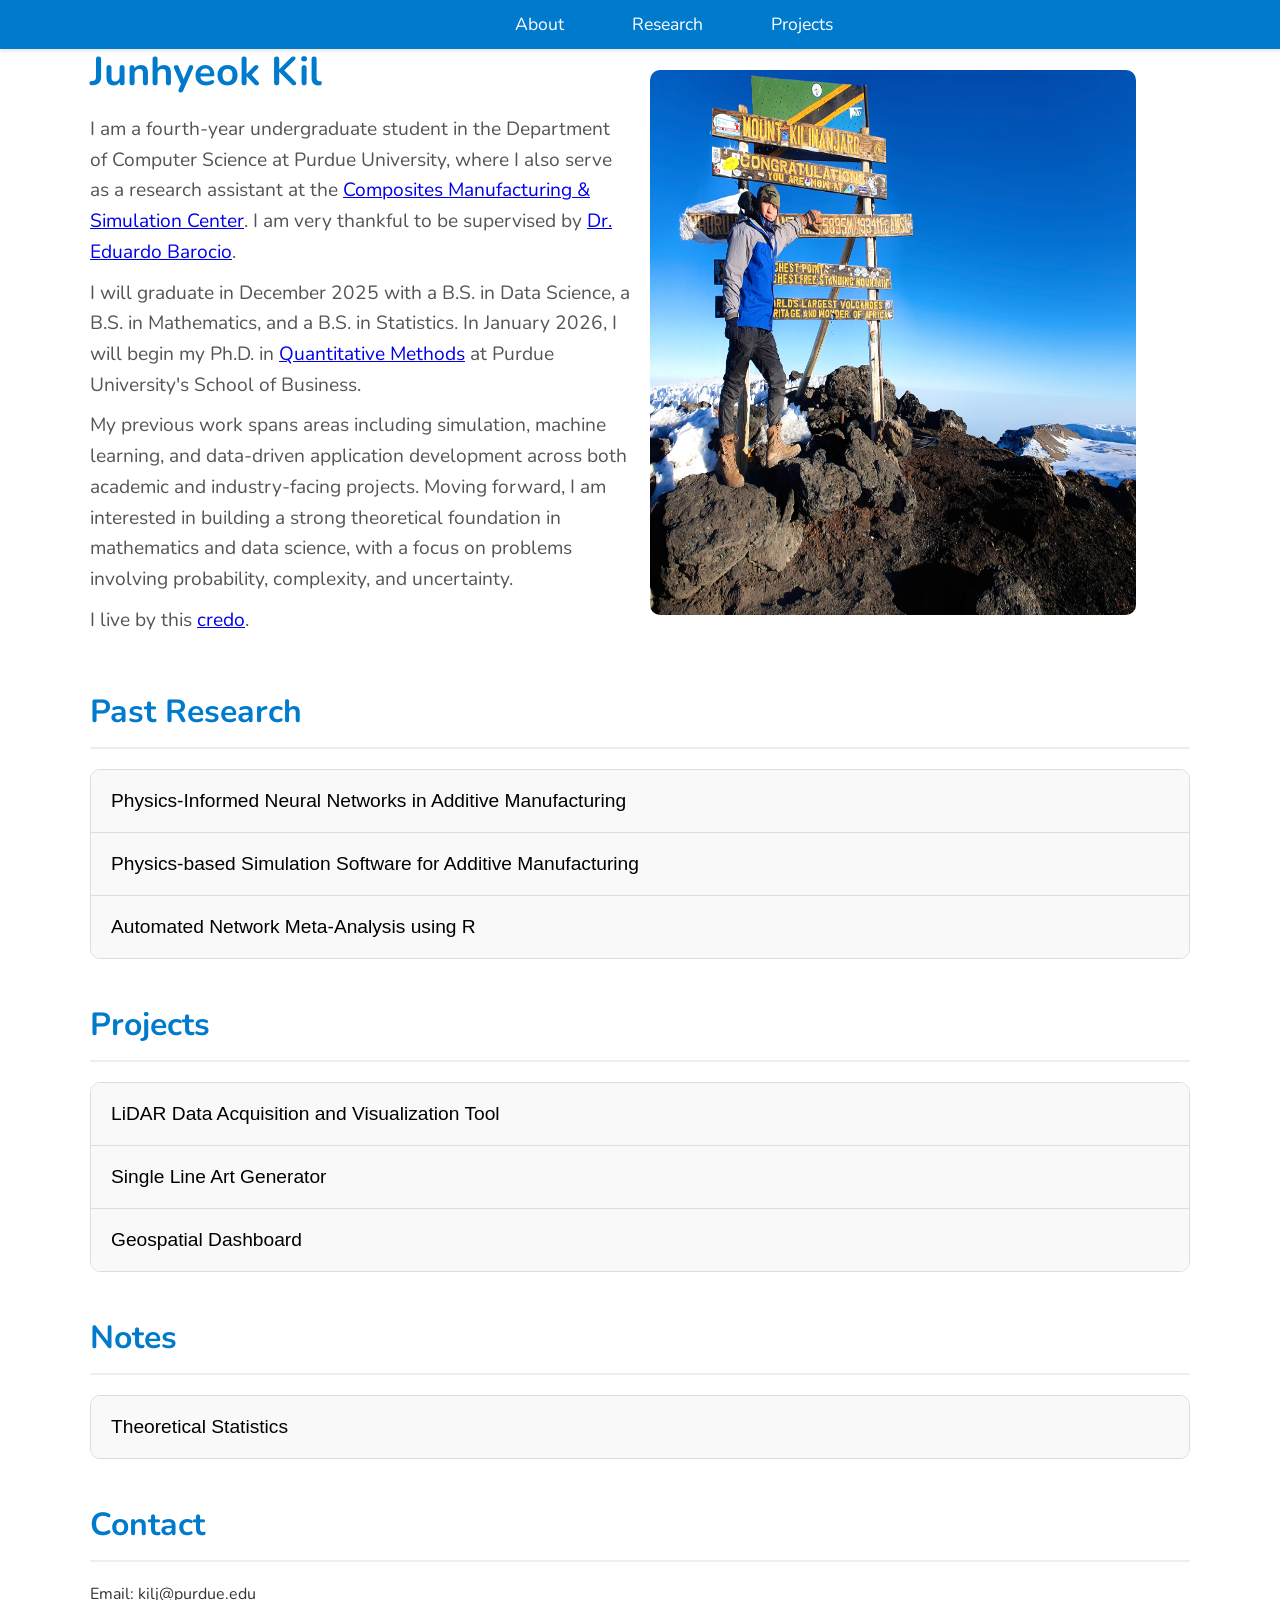
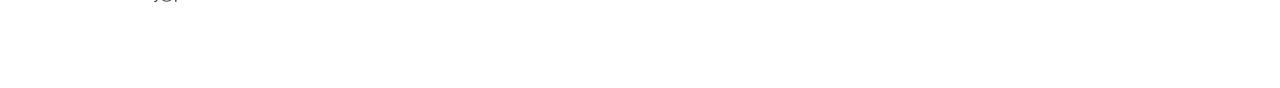
==== index.html @ c90db93f "Update index.html" ====
<!DOCTYPE html>
<html lang="en">
<head>
    <meta charset="UTF-8">
    <meta name="viewport" content="width=device-width, initial-scale=1.0">
    <title>Junhyeok Kil - Personal Website</title>
    <link rel="stylesheet" href="style.css">
    <link rel="stylesheet" href="https://cdnjs.cloudflare.com/ajax/libs/font-awesome/6.0.0-beta3/css/all.min.css">
    <link href="https://fonts.googleapis.com/css2?family=Nunito:wght@400;600;700&display=swap" rel="stylesheet">
</head>
<body>
    <header class="header">
        <nav class="navbar">
            <ul class="nav-list">
                <li><a href="#about">About</a></li>
                <li><a href="#research">Research</a></li>
                <li><a href="#projects">Projects</a></li>
            </ul>
            <div class="social-icons">
                <!-- <a href="https://www.linkedin.com/in/kil-junhyeok/" target="_blank"><i class="fab fa-linkedin"></i></a> -->
            </div>
        </nav>
    </header>
    <main>
        <section id="about" class="container">
            <div class="about-grid">
                <div class="about-text">
                    <h1>Junhyeok Kil</h1>
                    <p>I am a fourth-year undergraduate student in the Department of Computer Science at Purdue University, where I also serve as a research assistant at the <a href="https://www.purdue.edu/cmsc/index.php" target="_blank" rel="noopener noreferrer">Composites Manufacturing & Simulation Center</a>. I am very thankful to be supervised by <a href="https://www.purdue.edu/cmsc/tech-area-bio/barocio.php" target="_blank" rel="noopener noreferrer">Dr. Eduardo Barocio</a>.</p>
                    <p>I will graduate in December 2025 with a B.S. in Data Science, a B.S. in Mathematics, and a B.S. in Statistics. In January 2026, I will begin my Ph.D. in <a href="https://business.purdue.edu/academics/quantitative-methods/" target="_blank" rel="noopener noreferrer">Quantitative Methods</a> at Purdue University's School of Business.</p>
                    <p>My previous work spans areas including simulation, machine learning, and data-driven application development across both academic and industry-facing projects. Moving forward, I am interested in building a strong theoretical foundation in mathematics and data science, with a focus on problems involving probability, complexity, and uncertainty.</p>
                    <p>I live by this <a href="https://www.appleseeds.org/Jack-London_Credo.htm" target="_blank" rel="noopener noreferrer">credo</a>.</p>

                </div>
                <img src="img/uhuru.jpg" alt="Junhyeok Kil" class="profile-photo">
            </div>
        </section>

        <!-- News Section -->
        <!-- <section id="news" class="container news-container">
            <h2 class="news-header">News</h2>
            <div class="news-content">
                <article class="news-item">
                    <span class="news-date">August 2024</span>
                    <h3>Appointed as an Undergraduate Teaching Assistant for CS242 - Introduction to Data Science</h3>
                </article>
                <article class="news-item">
                    <span class="news-date">August 2024</span>
                    <h3>Selected for Quantum Summer School, Sponsored by the Department of Defense STEM, at Northwestern University</h3>
                </article>
                <article class="news-item">
                    <span class="news-date">June 2024</span>
                    <h3>Awarded the Gordon L. Walker Scholarship in Mathematics by Purdue Mathematics Department</h3>
                </article>
                <article class="news-item">
                    <span class="news-date">June 2024</span>
                    <h3>Summitted Mount Kilimanjaro (highest free standing mountain)</h3>
                </article>
                <article class="news-item">
                    <span class="news-date">March 2024</span>
                    <h3>Won "Best in Show" and "Best Use of Outside Data" at the 10th Purdue ASA DataFest</h3>
                </article>
                <article class="news-item">
                    <span class="news-date">February 2024</span>
                    <h3>Advanced to the Final Round of the 10th Munich Re Cup, Held at Munich Re HQ at New York City</h3>
                </article>
                <article class="news-item">
                    <span class="news-date">January 2024</span>
                    <h3>Appointed as an Undergraduate Teaching Assistant for CS176 - Data Engineering in Python</h3>
                </article>
            </div>
        </section> -->

        <!-- Education Section -->
        <!-- <section id="education" class="container">
            <h2>Education</h2>
            <div class="education-item">
                <h3>Purdue University</h3>
                <p><strong>B.S. in Computer Science, Double major in Data Science</strong></p>
                <p><strong>B.S. in Mathematics</strong></p>
                <p><strong>B.S. in Statistics</strong></p>
                <p>Expected Graduation: August 2025</p>
                <ul>
                    <li><strong>Undergraduate Coursework</strong>: Multivariate Calculus, Object-Oriented Programming, Python Programming, Programming in C, Discrete Mathematics, Linear Algebra I & II, Real Analysis, Complex Analysis, Abstract Algebra, Probability, Intro to Data Science, Statistics for Data Science, Statistical Theory, Data Structures & Algorithms, Intro to Artificial Intelligence, Data Mining & Machine Learning</li>
                    <li><strong>Graduate Level Coursework</strong>: Human-Robot Interaction, Applied Regression Analysis, Introduction to Quantum Computing</li>
                    <li><strong>Directed Reading Program</strong>: Introduction to Spectral Graph Theory</li>
                </ul>
            </div>
        </section> -->

        <!-- Research Section -->
        <section id="research" class="container">
            <h2>Past Research</h2>
            <div class="accordion">
                <div class="accordion-item">
                    <button class="accordion-header">Physics-Informed Neural Networks in Additive Manufacturing</button>
                    <div class="accordion-content">
                        <p>I explored the application of Physics-Informed Neural Networks (PINNs) to attain parametric solutions for various problems in composite manufacturing processes. This work has been published at SAMPE 2025 Conference Proceedings.</p>
                        <img src="img/pinns.png" alt="Physics-Informed Neural Networks in Additive Manufacturing" class="screenshot">
                        <img src="img/pinns2.png" alt="Physics-Informed Neural Networks in Additive Manufacturing" class="screenshot">
                        <a href="https://doi.org/10.33599/nasampe/s.25.0137" target="_blank" rel="noopener noreferrer">[Paper]</a>
                    </div>
                </div>
                <div class="accordion-item">
                    <button class="accordion-header">Physics-based Simulation Software for Additive Manufacturing</button>
                    <div class="accordion-content">
                        <p>This research involves developing a physics-based framework that automates the prediction and shape compensation for 3D-printed tooling made from composite materials. The framework integrates various inputs to carry out thermomechanical analysis, helping manufacturers reduce waste and improve product performance.</p>
                        <video class="screenshot" autoplay loop muted>
                            <source src="vid/shapechange1.mp4" type="video/mp4">
                            Your browser does not support the video tag.
                        </video>
                        <video class="screenshot" autoplay loop muted>
                            <source src="vid/shapechange3.mp4" type="video/mp4">
                            Your browser does not support the video tag.
                        </video>
                    </div>
                </div>
                <div class="accordion-item">
                    <button class="accordion-header">Automated Network Meta-Analysis using R</button>
                    <div class="accordion-content">
                        <p>As part of the Data Mine Corporate Partners program, my team developed an application for Procter & Gamble that automates network meta-analysis (NMA) for product comparison. This tool allows users to efficiently compare products, saving time and resources by eliminating the need for numerous pairwise comparisons.</p>
                        <img src="img/png.png" alt="Automated Network Meta-Analysis using R" class="screenshot">
                        <video class="screenshot" autoplay loop muted>
                            <source src="vid/pngvideo.mov" type="video/mp4">
                            Your browser does not support the video tag.
                        </video>
                    </div>
                </div>
            </div>
        </section>

        <!-- Projects Section -->
        <section id="projects" class="container">
            <h2>Projects</h2>
            <div class="accordion">

                <div class="accordion-item">
                    <button class="accordion-header">LiDAR Data Acquisition and Visualization Tool</button>
                    <div class="accordion-content">
                        <p>I developed an application for real-time acquisition, processing, and visualization of LiDAR data.</p>
                        <div class="media-scroll-container">
                            <img src="img/box_detection.jpg" alt="LiDAR Data Acquisition and Visualization Tool" class="screenshot">
                            <img src="img/container.jpg" alt="LiDAR Data Acquisition and Visualization Tool" class="screenshot">
                        </div>
                    </div>
                </div>

                <div class="accordion-item">
                    <button class="accordion-header">Single Line Art Generator</button>
                    <div class="accordion-content">
                        <p>I created a Python script that generates continuous single-line animations by using edge detection and spline fitting techniques. This project is a fusion of art and technology, producing unique visual outputs from various inputs.</p>
                        <video class="screenshot" autoplay loop muted>
                            <source src="vid/nike2.mp4" type="video/mp4">
                            Your browser does not support the video tag.
                        </video>
                        <!-- <video class="screenshot" autoplay loop muted>
                            <source src="musk.mp4" type="video/mp4">
                            Your browser does not support the video tag.
                        </video> -->
                        <video class="screenshot" autoplay loop muted>
                            <source src="vid/bird.mp4" type="video/mp4">
                            Your browser does not support the video tag.
                        </video>
                    </div>
                </div>

                <div class="accordion-item">
                    <button class="accordion-header">Geospatial Dashboard</button>
                    <div class="accordion-content">
                        <p>I developed a geospatial dashboard that displays all past projects in an interactive format. This dashboard allows users to visualize project data across different geographical locations and analyze patterns over time.</p>
                        <video class="screenshot" autoplay loop muted>
                            <source src="vid/gvhvideo.mov" type="video/mp4">
                            Your browser does not support the video tag.
                        </video>
                        <p><a href="https://gvh-project-dashboard.streamlit.app/" target="_blank" rel="noopener noreferrer">[Website]</a></p>
                    </div>
                </div>

            </div>
        </section>

        <section id="notes" class="container">
            <h2>Notes</h2>
            <div class="accordion">

                <div class="accordion-item">
                    <button class="accordion-header">Theoretical Statistics</button>
                    <div class="accordion-content">
                        <p>Personal notes summarizing Keener's textbook on Theoretical Statistics.</p>
                        <ul class="note-links">
                            <li><a href="notes/TS_Chapter1 (1).pdf" target="_blank" rel="noopener noreferrer">Chapter 1. Probability and Measure</a></li>
                            <li><a href="notes/TS_Lecture_2_Part_1 (1).pdf" target="_blank" rel="noopener noreferrer">Chapter 2a. Exponential Families</a></li>
                        </ul>
                    </div>
                </div>


            </div>
        </section>


        <!-- Misc Section -->
        <!-- <section id="misc" class="container">
            <h2>Miscellaneous</h2>
            <p>I speak Korean, English, and Mandarin.</p>
        </section> -->

        <section id="contact" class="container">
            <h2>Contact</h2>
            <p>Email: kilj@purdue.edu</p>
        </section>

        <!-- <footer class="footer">
            <p>Copyright &copy; 2024 Junhyeok Kil. All rights reserved.</p>
        </footer> -->
    </main>
    <script src="script.js"></script>
</body>
</html>
---- style.css ----
/* General Body Styles */
body {
    font-family: 'Nunito', sans-serif;
    margin: 0;
    padding: 0;
    background-color: #ffffff;
    color: #333;
    line-height: 1.6;
}

/* Updated Header Styles */
.header {
    background-color: #007acc;
    padding: 10px 20px;
    box-shadow: 0 2px 4px rgba(0, 0, 0, 0.1);
    position: fixed;
    width: 100%;
    top: 0;
    left: 0;
    z-index: 1000;
}

main {
    padding-top: 80px; /* Add some padding to prevent content from being hidden under the fixed navbar */
}

.navbar {
    display: flex;
    justify-content: space-between;
    align-items: center;
    max-width: 1100px;
    margin: 0 auto;
}

/* Navbar Brand (Your Name) */
.navbar-brand {
    color: #ffffff;
    text-decoration: none;
    font-size: 1.5em;
    font-weight: bold;
}

.navbar-brand:hover {
    text-decoration: underline;
}

.nav-list {
    list-style-type: none;
    margin: 0;
    padding: 0;
    display: flex;
    gap: 20px;
}

.nav-list li {
    display: inline;
}

.nav-list a {
    color: #ffffff;
    text-decoration: none;
    font-size: 1.1em;
}

.nav-list a:hover {
    text-decoration: underline;
}

/* Social Icons */
.social-icons a {
    color: #ffffff;
    font-size: 1.5em;
    margin-left: 15px;
    text-decoration: none;
}

.social-icons a:hover {
    color: #ffffff;
    opacity: 0.8;
}

/* Main Styles */
main {
    padding: 40px 20px;
    max-width: 1100px;
    margin: 0 auto;
}

/* About Section Styles */
.about-grid {
    display: grid;
    grid-template-columns: 1fr 1fr;
    gap: 20px;
    align-items: center;
}

.about-text h1 {
    margin: 0;
    font-size: 2.5em;
    color: #007acc;
}

.about-text p {
    margin: 10px 0;
    font-size: 1.2em;
    color: #555;
}

.profile-photo {
    width: 90%;
    border-radius: 10px;
    height:90%
}

/* Section Styles */
section {
    margin-bottom: 40px;
}

section h2 {
    font-size: 2em;
    border-bottom: 2px solid #eee;
    padding-bottom: 10px;
    color: #007acc;
    margin-bottom: 20px;
    position: relative;
}

/* News Section */
.news-container {
    position: relative;
    max-height: 400px;
    overflow-y: auto;
    padding-right: 10px;
}

.news-header {
    position: sticky;
    top: 0;
    background-color: #fff;
    z-index: 10;
    padding-top: 0;
    margin-top: 0;
    padding-bottom: 10px; /* Ensure consistent padding */
    margin-bottom: 0;
    box-shadow: 0 2px 4px rgba(0, 0, 0, 0.1); /* Add shadow to distinguish the header */
}

.news-content {
    margin-top: 10px;
}

.news-item {
    margin-bottom: 20px;
}

.news-date {
    font-weight: bold;
    color: #007acc;
    display: block;
    margin-bottom: 5px;
}

.news-item h3 {
    margin: 0;
    font-size: 1.1em;
    color: #333;
}

/* Accordion Styles */
.accordion {
    border: 1px solid #ddd;
    border-radius: 10px;
    overflow: hidden;
}

.accordion-item {
    border-bottom: 1px solid #ddd;
}

.accordion-item:last-child {
    border-bottom: none;
}

.accordion-header {
    background: #f9f9f9;
    cursor: pointer;
    padding: 20px;
    width: 100%;
    border: none;
    text-align: left;
    outline: none;
    font-size: 1.2em;
    transition: background 0.3s ease, color 0.3s ease;
}

.accordion-header:hover {
    background: #e9e9e9;
    color: #007acc;
}

.accordion-content {
    display: none;
    padding: 20px;
    background: #fff;
}

/* Horizontal Scrolling Video Container */
.video-scroll-container {
    display: flex;
    gap: 20px;
    overflow-x: auto;
    padding-top: 20px;
}

.screenshot {
    width: 100%;
    max-width: 500px;
    margin-top: 20px;
    border-radius: 10px;
    box-shadow: 0 4px 8px rgba(0, 0, 0, 0.1);
}

/* Footer Styles */
.footer {
    text-align: center;
    padding: 20px 0;
    border-top: 1px solid #eee;
    background-color: #fff;
    margin-top: 40px;
}
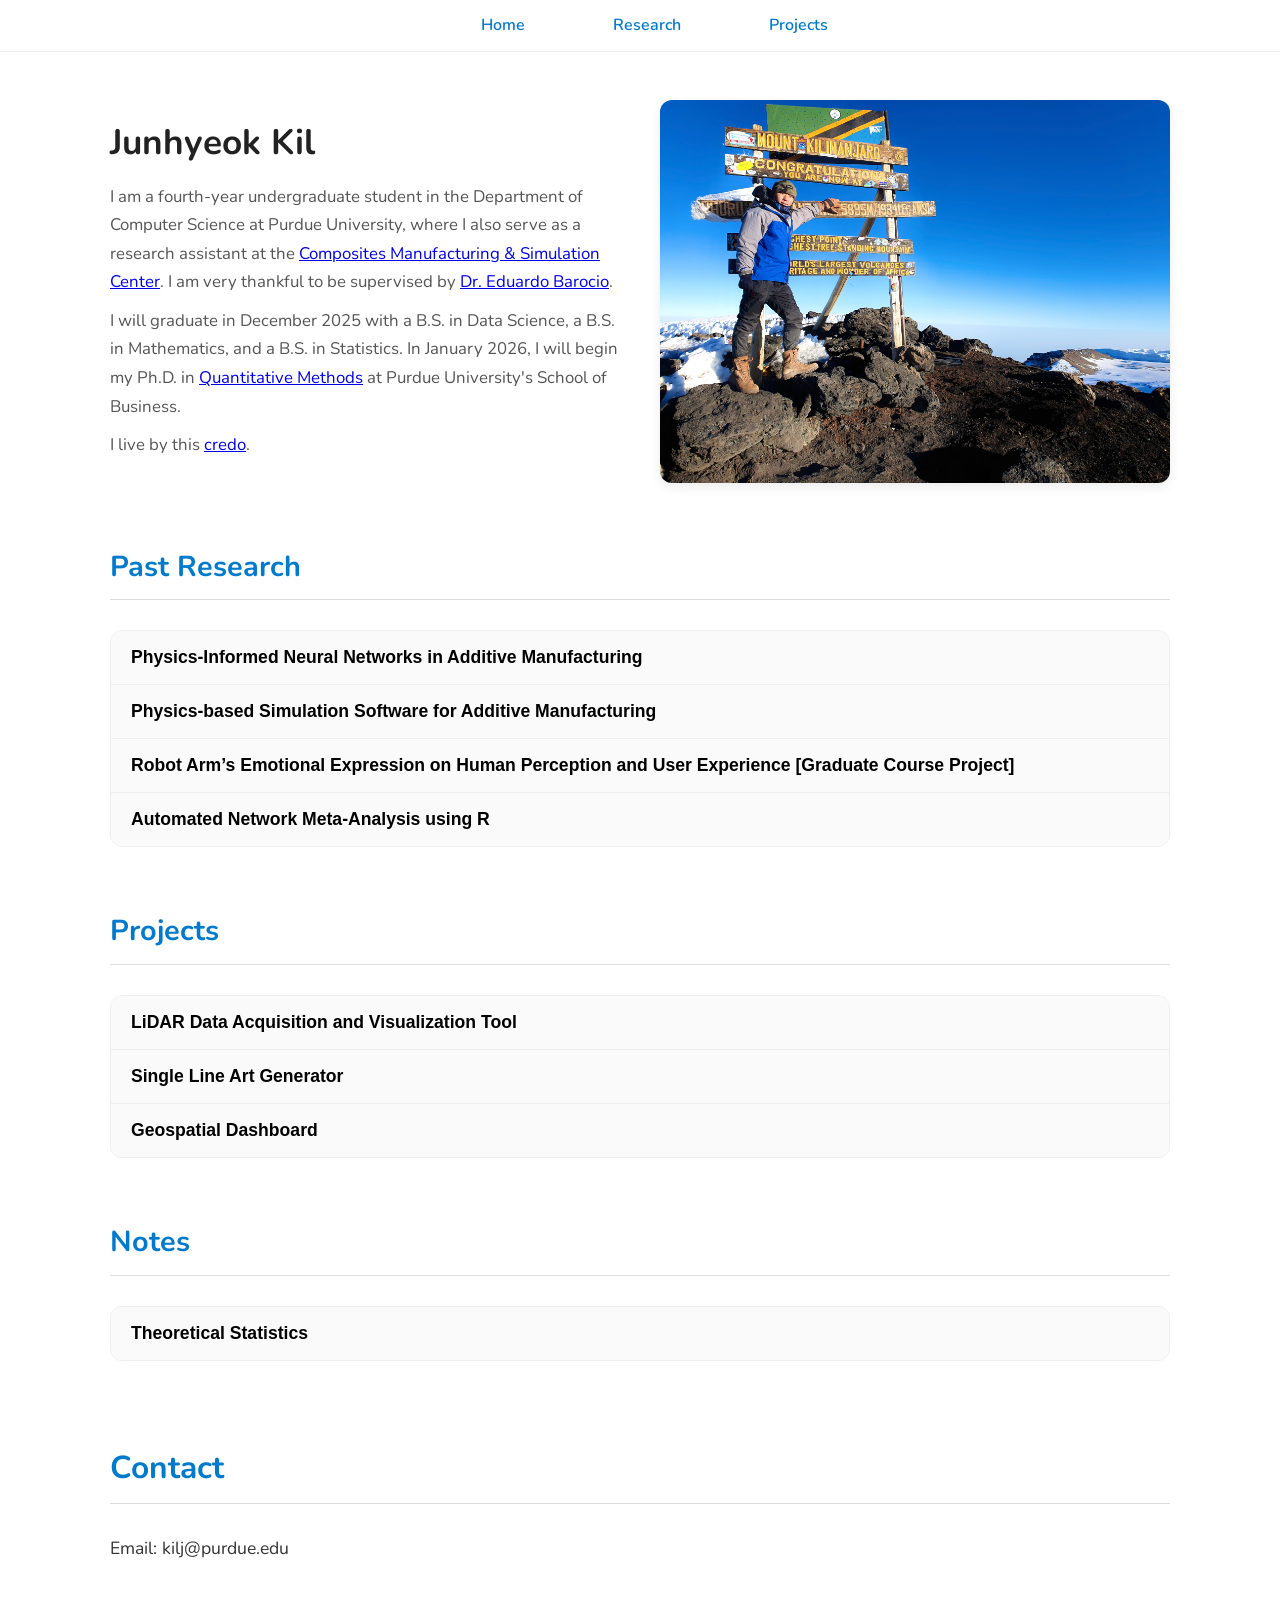
==== commit a20c2c59: "Update index.html" ====
--- a/index.html
+++ b/index.html
@@ -12,7 +12,7 @@
     <header class="header">
         <nav class="navbar">
             <ul class="nav-list">
-                <li><a href="#about">About</a></li>
+                <li><a href="#" onclick="scrollToTop()">Home</a></li>
                 <li><a href="#research">Research</a></li>
                 <li><a href="#projects">Projects</a></li>
             </ul>
@@ -28,7 +28,6 @@
                     <h1>Junhyeok Kil</h1>
                     <p>I am a fourth-year undergraduate student in the Department of Computer Science at Purdue University, where I also serve as a research assistant at the <a href="https://www.purdue.edu/cmsc/index.php" target="_blank" rel="noopener noreferrer">Composites Manufacturing & Simulation Center</a>. I am very thankful to be supervised by <a href="https://www.purdue.edu/cmsc/tech-area-bio/barocio.php" target="_blank" rel="noopener noreferrer">Dr. Eduardo Barocio</a>.</p>
                     <p>I will graduate in December 2025 with a B.S. in Data Science, a B.S. in Mathematics, and a B.S. in Statistics. In January 2026, I will begin my Ph.D. in <a href="https://business.purdue.edu/academics/quantitative-methods/" target="_blank" rel="noopener noreferrer">Quantitative Methods</a> at Purdue University's School of Business.</p>
-                    <p>My previous work spans areas including simulation, machine learning, and data-driven application development across both academic and industry-facing projects. Moving forward, I am interested in building a strong theoretical foundation in mathematics and data science, with a focus on problems involving probability, complexity, and uncertainty.</p>
                     <p>I live by this <a href="https://www.appleseeds.org/Jack-London_Credo.htm" target="_blank" rel="noopener noreferrer">credo</a>.</p>
 
                 </div>
@@ -115,6 +114,14 @@
                         </video>
                     </div>
                 </div>
+                    <div class="accordion-item">
+                    <button class="accordion-header">Robot Arm’s Emotional Expression on Human Perception and User Experience [Graduate Course Project]</button>
+                    <div class="accordion-content">
+                        <p>This study examines how a virtual robot arm can convey emotions using physical motion, symbolic drawing, and colored light displays. Built in Unity, the system retargets emotional animations to a simplified robot arm. Preliminary findings suggest that expressive motion is more effective at communicating positive emotions than symbols or lights, offering early insights into emotionally expressive robotics.</p>
+                        <img src="img/hri1.png" alt="Robot arm emotional expression" class="screenshot">
+                        <img src="img/hri2.png" alt="Robot arm emotional expression" class="screenshot">
+                    </div>
+                </div>
                 <div class="accordion-item">
                     <button class="accordion-header">Automated Network Meta-Analysis using R</button>
                     <div class="accordion-content">
@@ -190,6 +197,7 @@
                         <ul class="note-links">
                             <li><a href="notes/TS_Chapter1 (1).pdf" target="_blank" rel="noopener noreferrer">Chapter 1. Probability and Measure</a></li>
                             <li><a href="notes/TS_Lecture_2_Part_1 (1).pdf" target="_blank" rel="noopener noreferrer">Chapter 2a. Exponential Families</a></li>
+                            <li><a href="notes/TS_Lecture_3 (1).pdf" target="_blank" rel="noopener noreferrer">Chapter 2b. Moments, Cumulants, and Generating Functions</a></li>
                         </ul>
                     </div>
                 </div>
--- a/style.css
+++ b/style.css
@@ -1,181 +1,121 @@
-/* General Body Styles */
+/* Core Reset and Base Styles */
+* {
+    margin: 0;
+    padding: 0;
+    box-sizing: border-box;
+}
+
 body {
     font-family: 'Nunito', sans-serif;
-    margin: 0;
-    padding: 0;
     background-color: #ffffff;
     color: #333;
-    line-height: 1.6;
-}
-
-/* Updated Header Styles */
+    line-height: 1.7;
+    font-size: 16px;
+}
+
+/* Header / Navbar */
 .header {
-    background-color: #007acc;
-    padding: 10px 20px;
-    box-shadow: 0 2px 4px rgba(0, 0, 0, 0.1);
+    background-color: #ffffff;
+    border-bottom: 1px solid #eee;
     position: fixed;
     width: 100%;
     top: 0;
     left: 0;
     z-index: 1000;
-}
-
-main {
-    padding-top: 80px; /* Add some padding to prevent content from being hidden under the fixed navbar */
+    padding: 12px 0;
 }
 
 .navbar {
+    max-width: 1100px;
+    margin: 0 auto;
     display: flex;
     justify-content: space-between;
     align-items: center;
+    padding: 0 20px;
+}
+
+.nav-list {
+    display: flex;
+    gap: 30px;
+    list-style: none;
+}
+
+.nav-list a {
+    text-decoration: none;
+    color: #007acc;
+    font-weight: 600;
+    font-size: 1em;
+    transition: color 0.2s ease;
+}
+
+.nav-list a:hover {
+    color: #005f99;
+}
+
+/* Social Icons */
+.social-icons a {
+    color: #007acc;
+    font-size: 1.4em;
+    margin-left: 15px;
+    transition: opacity 0.3s ease;
+}
+
+.social-icons a:hover {
+    opacity: 0.7;
+}
+
+/* Main Wrapper */
+main {
     max-width: 1100px;
     margin: 0 auto;
-}
-
-/* Navbar Brand (Your Name) */
-.navbar-brand {
-    color: #ffffff;
-    text-decoration: none;
-    font-size: 1.5em;
-    font-weight: bold;
-}
-
-.navbar-brand:hover {
-    text-decoration: underline;
-}
-
-.nav-list {
-    list-style-type: none;
-    margin: 0;
-    padding: 0;
-    display: flex;
-    gap: 20px;
-}
-
-.nav-list li {
-    display: inline;
-}
-
-.nav-list a {
-    color: #ffffff;
-    text-decoration: none;
-    font-size: 1.1em;
-}
-
-.nav-list a:hover {
-    text-decoration: underline;
-}
-
-/* Social Icons */
-.social-icons a {
-    color: #ffffff;
-    font-size: 1.5em;
-    margin-left: 15px;
-    text-decoration: none;
-}
-
-.social-icons a:hover {
-    color: #ffffff;
-    opacity: 0.8;
-}
-
-/* Main Styles */
-main {
-    padding: 40px 20px;
-    max-width: 1100px;
-    margin: 0 auto;
-}
-
-/* About Section Styles */
+    padding: 100px 20px 60px;
+}
+
+/* Section Headers */
+section h2 {
+    font-size: 1.8em;
+    color: #007acc;
+    border-bottom: 1px solid #ddd;
+    padding-bottom: 8px;
+    margin-bottom: 30px;
+    font-weight: 700;
+}
+
+/* About Section */
 .about-grid {
     display: grid;
     grid-template-columns: 1fr 1fr;
-    gap: 20px;
+    gap: 40px;
     align-items: center;
 }
 
 .about-text h1 {
-    margin: 0;
-    font-size: 2.5em;
-    color: #007acc;
+    font-size: 2.2em;
+    color: #222;
+    margin-bottom: 10px;
 }
 
 .about-text p {
+    font-size: 1.05em;
     margin: 10px 0;
-    font-size: 1.2em;
     color: #555;
 }
 
 .profile-photo {
-    width: 90%;
-    border-radius: 10px;
-    height:90%
-}
-
-/* Section Styles */
-section {
-    margin-bottom: 40px;
-}
-
-section h2 {
-    font-size: 2em;
-    border-bottom: 2px solid #eee;
-    padding-bottom: 10px;
-    color: #007acc;
-    margin-bottom: 20px;
-    position: relative;
-}
-
-/* News Section */
-.news-container {
-    position: relative;
-    max-height: 400px;
-    overflow-y: auto;
-    padding-right: 10px;
-}
-
-.news-header {
-    position: sticky;
-    top: 0;
-    background-color: #fff;
-    z-index: 10;
-    padding-top: 0;
-    margin-top: 0;
-    padding-bottom: 10px; /* Ensure consistent padding */
-    margin-bottom: 0;
-    box-shadow: 0 2px 4px rgba(0, 0, 0, 0.1); /* Add shadow to distinguish the header */
-}
-
-.news-content {
-    margin-top: 10px;
-}
-
-.news-item {
-    margin-bottom: 20px;
-}
-
-.news-date {
-    font-weight: bold;
-    color: #007acc;
-    display: block;
-    margin-bottom: 5px;
-}
-
-.news-item h3 {
-    margin: 0;
-    font-size: 1.1em;
-    color: #333;
-}
-
-/* Accordion Styles */
+    width: 100%;
+    border-radius: 12px;
+    box-shadow: 0 4px 12px rgba(0, 0, 0, 0.08);
+}
+
+/* Accordion */
 .accordion {
-    border: 1px solid #ddd;
-    border-radius: 10px;
+    border: 1px solid #eee;
+    border-radius: 12px;
     overflow: hidden;
 }
 
 .accordion-item {
-    border-bottom: 1px solid #ddd;
+    border-bottom: 1px solid #eee;
 }
 
 .accordion-item:last-child {
@@ -183,49 +123,93 @@
 }
 
 .accordion-header {
-    background: #f9f9f9;
+    background: #fafafa;
+    padding: 16px 20px;
+    font-size: 1.1em;
+    font-weight: 600;
     cursor: pointer;
-    padding: 20px;
-    width: 100%;
     border: none;
+    width: 100%;
     text-align: left;
-    outline: none;
-    font-size: 1.2em;
-    transition: background 0.3s ease, color 0.3s ease;
+    transition: background 0.2s ease;
 }
 
 .accordion-header:hover {
-    background: #e9e9e9;
-    color: #007acc;
+    background: #f0f0f0;
 }
 
 .accordion-content {
     display: none;
     padding: 20px;
-    background: #fff;
-}
-
-/* Horizontal Scrolling Video Container */
-.video-scroll-container {
+    background-color: #fff;
+    transition: all 0.3s ease-in-out;
+}
+
+.accordion-content p {
+    color: #444;
+}
+
+/* Media Content */
+.screenshot {
+    width: 100%;
+    max-width: 500px;
+    border-radius: 10px;
+    margin-top: 20px;
+    box-shadow: 0 4px 8px rgba(0, 0, 0, 0.05);
+}
+
+/* Scrollable Media Container */
+.media-scroll-container {
     display: flex;
     gap: 20px;
     overflow-x: auto;
+    padding: 10px 0;
+}
+
+.video-scroll-container {
+    display: flex;
+    gap: 20px;
+    overflow-x: auto;
+    padding: 10px 0;
+}
+
+/* Contact Section */
+#contact {
     padding-top: 20px;
-}
-
-.screenshot {
-    width: 100%;
-    max-width: 500px;
-    margin-top: 20px;
-    border-radius: 10px;
-    box-shadow: 0 4px 8px rgba(0, 0, 0, 0.1);
-}
-
-/* Footer Styles */
-.footer {
-    text-align: center;
-    padding: 20px 0;
-    border-top: 1px solid #eee;
-    background-color: #fff;
-    margin-top: 40px;
-}
+    font-size: 1.1em;
+}
+
+#contact a {
+    color: #007acc;
+    text-decoration: none;
+}
+
+#contact a:hover {
+    text-decoration: underline;
+}
+
+/* Ensure consistent bottom spacing for all sections */
+section.container {
+    margin-bottom: 60px;
+}
+
+/* Remove any last-child margin issues inside accordions */
+.accordion-item:last-child {
+    margin-bottom: 0;
+}
+
+/* Add a bit of space after each accordion to avoid cramping */
+.accordion {
+    margin-bottom: 20px;
+}
+
+.note-links {
+    list-style: none;      /* Removes the bullet */
+    padding-left: 0;       /* Removes default indent */
+    margin-top: 10px;
+}
+
+.note-links li {
+    margin-bottom: 8px;
+}
+
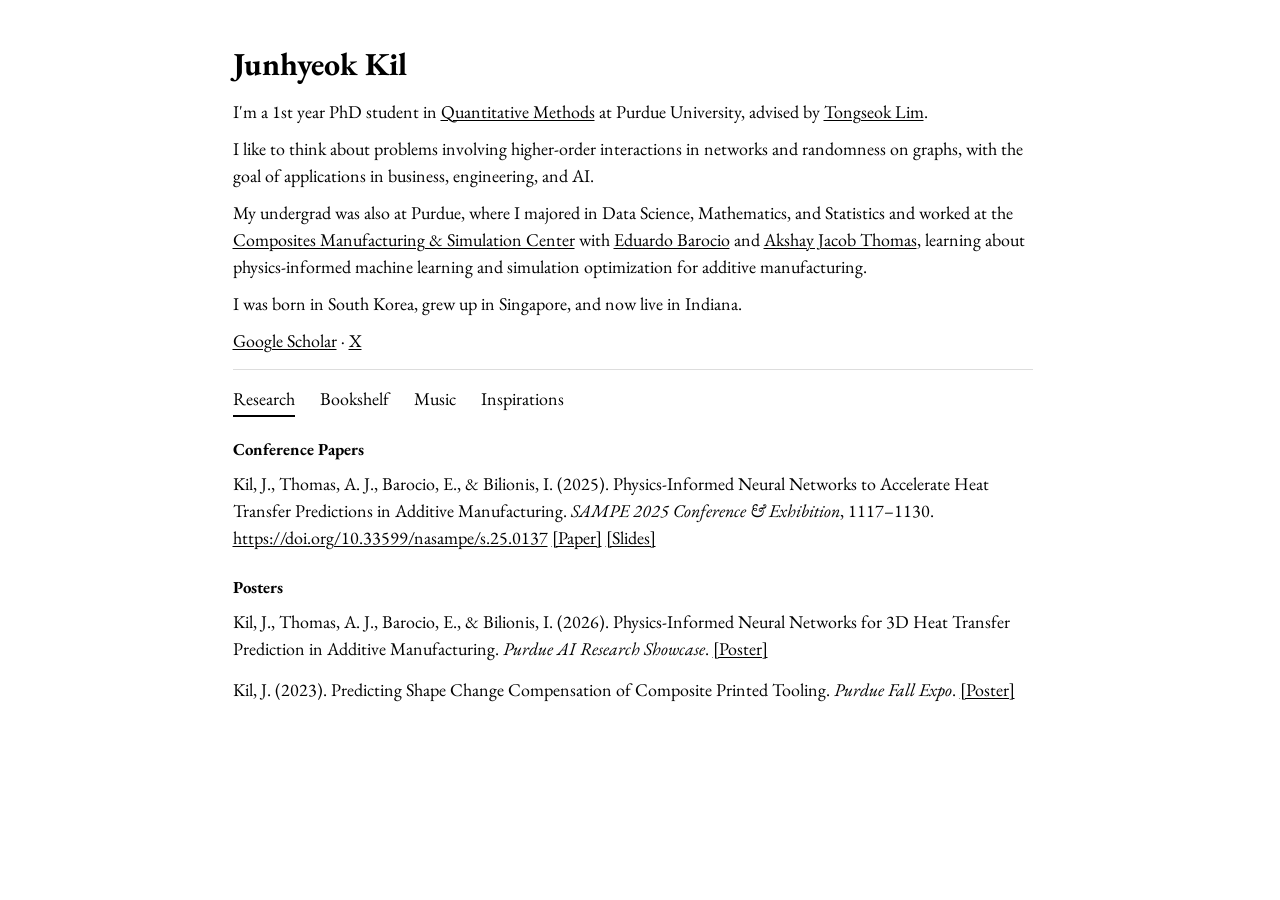
==== commit d68a3c43: "Personal homepage" ====
--- a/index.html
+++ b/index.html
@@ -1,227 +1,305 @@
 <!DOCTYPE html>
 <html lang="en">
 <head>
-    <meta charset="UTF-8">
-    <meta name="viewport" content="width=device-width, initial-scale=1.0">
-    <title>Junhyeok Kil - Personal Website</title>
-    <link rel="stylesheet" href="style.css">
-    <link rel="stylesheet" href="https://cdnjs.cloudflare.com/ajax/libs/font-awesome/6.0.0-beta3/css/all.min.css">
-    <link href="https://fonts.googleapis.com/css2?family=Nunito:wght@400;600;700&display=swap" rel="stylesheet">
+  <meta charset="UTF-8">
+  <meta name="viewport" content="width=device-width, initial-scale=1.0">
+  <link rel="preconnect" href="https://fonts.googleapis.com">
+  <link rel="preconnect" href="https://fonts.gstatic.com" crossorigin>
+  <link href="https://fonts.googleapis.com/css2?family=EB+Garamond:ital,wght@0,400;0,600;1,400&family=Noto+Serif+SC:wght@400&family=Noto+Serif+KR:wght@400&display=swap" rel="stylesheet">
+  <title>Junhyeok Kil</title>
+  <style>
+    * { box-sizing: border-box; }
+
+    html { scrollbar-gutter: stable; }
+
+    body {
+      font-family: "EB Garamond", "Noto Serif SC", "Noto Serif KR", Georgia, serif;
+      width: 90%;
+      max-width: 800px;
+      margin: 40px auto;
+      font-size: 18px;
+      line-height: 1.5;
+      color: #000;
+      background: #fff;
+    }
+
+    /* header */
+    #header {
+      margin-bottom: 10px;
+    }
+
+    #header h1 {
+      font-size: 2rem;
+      font-weight: bold;
+      margin: 0 0 10px;
+    }
+
+    #header h1 a { text-decoration: none; }
+
+    #header h1 a:hover { text-decoration: underline; }
+
+    #header p {
+      margin: 0 0 10px;
+    }
+
+    /* divider */
+    .divider {
+      border-top: 1px solid #ddd;
+      margin: 15px 0;
+    }
+
+    a {
+      color: #000;
+      text-decoration: underline;
+      text-decoration-thickness: 1px;
+      text-underline-offset: 2px;
+    }
+    a:hover { text-decoration-thickness: 2px; }
+
+    /* tabs */
+    #nav {
+      display: flex;
+      flex-wrap: wrap;
+      gap: 10px 25px;
+      margin-bottom: 20px;
+    }
+
+    #nav button {
+      font: inherit;
+      color: #000;
+      background: none;
+      border: none;
+      border-bottom: 2px solid transparent;
+      padding: 0 0 3px;
+      cursor: pointer;
+    }
+
+    #nav button.active {
+      border-bottom: 2px solid #000;
+    }
+
+    /* sections */
+    section { margin-bottom: 30px; }
+
+    section[hidden] { display: none; }
+
+    section h3 {
+      font-size: 1.05rem;
+      font-weight: bold;
+      margin: 0 0 8px;
+    }
+
+    section p {
+      margin: 0 0 14px;
+    }
+
+    section p + h3 {
+      margin-top: 24px;
+    }
+
+    .link-list {
+      list-style: none;
+      padding: 0;
+      margin: 0;
+      counter-reset: item;
+    }
+
+    .link-list li {
+      display: flex;
+      align-items: baseline;
+      gap: 12px;
+      padding: 5px 0;
+      counter-increment: item;
+    }
+
+    /* numbers right-align on the period so the titles line up */
+    .link-list li::before {
+      content: counter(item) ".";
+      flex: 0 0 1.7em;
+      text-align: right;
+      color: #aaa;
+      font-size: 0.9rem;
+    }
+
+    .link-list .meta {
+      white-space: nowrap;
+      color: #777;
+      font-size: 0.9rem;
+      flex-shrink: 0;
+      margin-left: auto;
+      padding-left: 20px;
+    }
+
+    /* bookshelf: authors sit where the other lists put their meta */
+    #bookshelf .meta { white-space: normal; text-align: right; }
+
+    @media (max-width: 480px) {
+      body { margin: 20px auto; }
+      #header h1 { font-size: 1.6rem; }
+    }
+  </style>
 </head>
 <body>
-    <header class="header">
-        <nav class="navbar">
-            <ul class="nav-list">
-                <li><a href="#" onclick="scrollToTop()">Home</a></li>
-                <li><a href="#research">Research</a></li>
-                <li><a href="#projects">Projects</a></li>
-            </ul>
-            <div class="social-icons">
-                <!-- <a href="https://www.linkedin.com/in/kil-junhyeok/" target="_blank"><i class="fab fa-linkedin"></i></a> -->
-            </div>
-        </nav>
-    </header>
-    <main>
-        <section id="about" class="container">
-            <div class="about-grid">
-                <div class="about-text">
-                    <h1>Junhyeok Kil</h1>
-                    <p>I am a fourth-year undergraduate student in the Department of Computer Science at Purdue University, where I also serve as a research assistant at the <a href="https://www.purdue.edu/cmsc/index.php" target="_blank" rel="noopener noreferrer">Composites Manufacturing & Simulation Center</a>. I am very thankful to be supervised by <a href="https://www.purdue.edu/cmsc/tech-area-bio/barocio.php" target="_blank" rel="noopener noreferrer">Dr. Eduardo Barocio</a>.</p>
-                    <p>I will graduate in December 2025 with a B.S. in Data Science, a B.S. in Mathematics, and a B.S. in Statistics. In January 2026, I will begin my Ph.D. in <a href="https://business.purdue.edu/academics/quantitative-methods/" target="_blank" rel="noopener noreferrer">Quantitative Methods</a> at Purdue University's School of Business.</p>
-                    <p>I live by this <a href="https://www.appleseeds.org/Jack-London_Credo.htm" target="_blank" rel="noopener noreferrer">credo</a>.</p>
-
-                </div>
-                <img src="img/uhuru.jpg" alt="Junhyeok Kil" class="profile-photo">
-            </div>
-        </section>
-
-        <!-- News Section -->
-        <!-- <section id="news" class="container news-container">
-            <h2 class="news-header">News</h2>
-            <div class="news-content">
-                <article class="news-item">
-                    <span class="news-date">August 2024</span>
-                    <h3>Appointed as an Undergraduate Teaching Assistant for CS242 - Introduction to Data Science</h3>
-                </article>
-                <article class="news-item">
-                    <span class="news-date">August 2024</span>
-                    <h3>Selected for Quantum Summer School, Sponsored by the Department of Defense STEM, at Northwestern University</h3>
-                </article>
-                <article class="news-item">
-                    <span class="news-date">June 2024</span>
-                    <h3>Awarded the Gordon L. Walker Scholarship in Mathematics by Purdue Mathematics Department</h3>
-                </article>
-                <article class="news-item">
-                    <span class="news-date">June 2024</span>
-                    <h3>Summitted Mount Kilimanjaro (highest free standing mountain)</h3>
-                </article>
-                <article class="news-item">
-                    <span class="news-date">March 2024</span>
-                    <h3>Won "Best in Show" and "Best Use of Outside Data" at the 10th Purdue ASA DataFest</h3>
-                </article>
-                <article class="news-item">
-                    <span class="news-date">February 2024</span>
-                    <h3>Advanced to the Final Round of the 10th Munich Re Cup, Held at Munich Re HQ at New York City</h3>
-                </article>
-                <article class="news-item">
-                    <span class="news-date">January 2024</span>
-                    <h3>Appointed as an Undergraduate Teaching Assistant for CS176 - Data Engineering in Python</h3>
-                </article>
-            </div>
-        </section> -->
-
-        <!-- Education Section -->
-        <!-- <section id="education" class="container">
-            <h2>Education</h2>
-            <div class="education-item">
-                <h3>Purdue University</h3>
-                <p><strong>B.S. in Computer Science, Double major in Data Science</strong></p>
-                <p><strong>B.S. in Mathematics</strong></p>
-                <p><strong>B.S. in Statistics</strong></p>
-                <p>Expected Graduation: August 2025</p>
-                <ul>
-                    <li><strong>Undergraduate Coursework</strong>: Multivariate Calculus, Object-Oriented Programming, Python Programming, Programming in C, Discrete Mathematics, Linear Algebra I & II, Real Analysis, Complex Analysis, Abstract Algebra, Probability, Intro to Data Science, Statistics for Data Science, Statistical Theory, Data Structures & Algorithms, Intro to Artificial Intelligence, Data Mining & Machine Learning</li>
-                    <li><strong>Graduate Level Coursework</strong>: Human-Robot Interaction, Applied Regression Analysis, Introduction to Quantum Computing</li>
-                    <li><strong>Directed Reading Program</strong>: Introduction to Spectral Graph Theory</li>
-                </ul>
-            </div>
-        </section> -->
-
-        <!-- Research Section -->
-        <section id="research" class="container">
-            <h2>Past Research</h2>
-            <div class="accordion">
-                <div class="accordion-item">
-                    <button class="accordion-header">Physics-Informed Neural Networks in Additive Manufacturing</button>
-                    <div class="accordion-content">
-                        <p>I explored the application of Physics-Informed Neural Networks (PINNs) to attain parametric solutions for various problems in composite manufacturing processes. This work has been published at SAMPE 2025 Conference Proceedings.</p>
-                        <img src="img/pinns.png" alt="Physics-Informed Neural Networks in Additive Manufacturing" class="screenshot">
-                        <img src="img/pinns2.png" alt="Physics-Informed Neural Networks in Additive Manufacturing" class="screenshot">
-                        <a href="https://doi.org/10.33599/nasampe/s.25.0137" target="_blank" rel="noopener noreferrer">[Paper]</a>
-                    </div>
-                </div>
-                <div class="accordion-item">
-                    <button class="accordion-header">Physics-based Simulation Software for Additive Manufacturing</button>
-                    <div class="accordion-content">
-                        <p>This research involves developing a physics-based framework that automates the prediction and shape compensation for 3D-printed tooling made from composite materials. The framework integrates various inputs to carry out thermomechanical analysis, helping manufacturers reduce waste and improve product performance.</p>
-                        <video class="screenshot" autoplay loop muted>
-                            <source src="vid/shapechange1.mp4" type="video/mp4">
-                            Your browser does not support the video tag.
-                        </video>
-                        <video class="screenshot" autoplay loop muted>
-                            <source src="vid/shapechange3.mp4" type="video/mp4">
-                            Your browser does not support the video tag.
-                        </video>
-                    </div>
-                </div>
-                    <div class="accordion-item">
-                    <button class="accordion-header">Robot Arm’s Emotional Expression on Human Perception and User Experience [Graduate Course Project]</button>
-                    <div class="accordion-content">
-                        <p>This study examines how a virtual robot arm can convey emotions using physical motion, symbolic drawing, and colored light displays. Built in Unity, the system retargets emotional animations to a simplified robot arm. Preliminary findings suggest that expressive motion is more effective at communicating positive emotions than symbols or lights, offering early insights into emotionally expressive robotics.</p>
-                        <img src="img/hri1.png" alt="Robot arm emotional expression" class="screenshot">
-                        <img src="img/hri2.png" alt="Robot arm emotional expression" class="screenshot">
-                    </div>
-                </div>
-                <div class="accordion-item">
-                    <button class="accordion-header">Automated Network Meta-Analysis using R</button>
-                    <div class="accordion-content">
-                        <p>As part of the Data Mine Corporate Partners program, my team developed an application for Procter & Gamble that automates network meta-analysis (NMA) for product comparison. This tool allows users to efficiently compare products, saving time and resources by eliminating the need for numerous pairwise comparisons.</p>
-                        <img src="img/png.png" alt="Automated Network Meta-Analysis using R" class="screenshot">
-                        <video class="screenshot" autoplay loop muted>
-                            <source src="vid/pngvideo.mov" type="video/mp4">
-                            Your browser does not support the video tag.
-                        </video>
-                    </div>
-                </div>
-            </div>
-        </section>
-
-        <!-- Projects Section -->
-        <section id="projects" class="container">
-            <h2>Projects</h2>
-            <div class="accordion">
-
-                <div class="accordion-item">
-                    <button class="accordion-header">LiDAR Data Acquisition and Visualization Tool</button>
-                    <div class="accordion-content">
-                        <p>I developed an application for real-time acquisition, processing, and visualization of LiDAR data.</p>
-                        <div class="media-scroll-container">
-                            <img src="img/box_detection.jpg" alt="LiDAR Data Acquisition and Visualization Tool" class="screenshot">
-                            <img src="img/container.jpg" alt="LiDAR Data Acquisition and Visualization Tool" class="screenshot">
-                        </div>
-                    </div>
-                </div>
-
-                <div class="accordion-item">
-                    <button class="accordion-header">Single Line Art Generator</button>
-                    <div class="accordion-content">
-                        <p>I created a Python script that generates continuous single-line animations by using edge detection and spline fitting techniques. This project is a fusion of art and technology, producing unique visual outputs from various inputs.</p>
-                        <video class="screenshot" autoplay loop muted>
-                            <source src="vid/nike2.mp4" type="video/mp4">
-                            Your browser does not support the video tag.
-                        </video>
-                        <!-- <video class="screenshot" autoplay loop muted>
-                            <source src="musk.mp4" type="video/mp4">
-                            Your browser does not support the video tag.
-                        </video> -->
-                        <video class="screenshot" autoplay loop muted>
-                            <source src="vid/bird.mp4" type="video/mp4">
-                            Your browser does not support the video tag.
-                        </video>
-                    </div>
-                </div>
-
-                <div class="accordion-item">
-                    <button class="accordion-header">Geospatial Dashboard</button>
-                    <div class="accordion-content">
-                        <p>I developed a geospatial dashboard that displays all past projects in an interactive format. This dashboard allows users to visualize project data across different geographical locations and analyze patterns over time.</p>
-                        <video class="screenshot" autoplay loop muted>
-                            <source src="vid/gvhvideo.mov" type="video/mp4">
-                            Your browser does not support the video tag.
-                        </video>
-                        <p><a href="https://gvh-project-dashboard.streamlit.app/" target="_blank" rel="noopener noreferrer">[Website]</a></p>
-                    </div>
-                </div>
-
-            </div>
-        </section>
-
-        <section id="notes" class="container">
-            <h2>Notes</h2>
-            <div class="accordion">
-
-                <div class="accordion-item">
-                    <button class="accordion-header">Theoretical Statistics</button>
-                    <div class="accordion-content">
-                        <p>Personal notes summarizing Keener's textbook on Theoretical Statistics.</p>
-                        <ul class="note-links">
-                            <li><a href="notes/TS_Chapter1 (1).pdf" target="_blank" rel="noopener noreferrer">Chapter 1. Probability and Measure</a></li>
-                            <li><a href="notes/TS_Lecture_2_Part_1 (1).pdf" target="_blank" rel="noopener noreferrer">Chapter 2a. Exponential Families</a></li>
-                            <li><a href="notes/TS_Lecture_3 (1).pdf" target="_blank" rel="noopener noreferrer">Chapter 2b. Moments, Cumulants, and Generating Functions</a></li>
-                        </ul>
-                    </div>
-                </div>
-
-
-            </div>
-        </section>
-
-
-        <!-- Misc Section -->
-        <!-- <section id="misc" class="container">
-            <h2>Miscellaneous</h2>
-            <p>I speak Korean, English, and Mandarin.</p>
-        </section> -->
-
-        <section id="contact" class="container">
-            <h2>Contact</h2>
-            <p>Email: kilj@purdue.edu</p>
-        </section>
-
-        <!-- <footer class="footer">
-            <p>Copyright &copy; 2024 Junhyeok Kil. All rights reserved.</p>
-        </footer> -->
-    </main>
-    <script src="script.js"></script>
+
+<!-- header -->
+<div id="header">
+  <h1><a href="index.html">Junhyeok Kil</a></h1>
+  <p>I'm a 1st year PhD student in <a href="https://business.purdue.edu/phd/programs/quantitative-methods/home.php">Quantitative Methods</a> at Purdue University, advised by <a href="https://tlim0213.github.io/">Tongseok Lim</a>.</p>
+  <p>I like to think about problems involving higher-order interactions in networks and randomness on graphs, with the goal of applications in business, engineering, and AI.</p>
+  <p>My undergrad was also at Purdue, where I majored in Data Science, Mathematics, and Statistics and worked at the <a href="https://www.purdue.edu/cmsc/">Composites Manufacturing &amp; Simulation Center</a> with <a href="https://engineering.purdue.edu/ME/People/ptProfile?resource_id=120407">Eduardo Barocio</a> and <a href="https://scholar.google.com/citations?hl=en&amp;user=lWoiOrEAAAAJ&amp;view_op=list_works&amp;sortby=pubdate">Akshay Jacob Thomas</a>, learning about physics-informed machine learning and simulation optimization for additive manufacturing.</p>
+  <p>I was born in South Korea, grew up in Singapore, and now live in Indiana.</p>
+  <p><a href="https://scholar.google.com/citations?user=K0sZiIoAAAAJ&amp;hl=en" target="_blank" rel="noopener">Google Scholar</a> &middot; <a href="https://x.com/junhyeokkil" target="_blank" rel="noopener">X</a></p>
+</div>
+
+<div class="divider"></div>
+
+<!-- tabs -->
+<div id="nav">
+  <button type="button" data-tab="research" class="active">Research</button>
+  <button type="button" data-tab="bookshelf">Bookshelf</button>
+  <button type="button" data-tab="music">Music</button>
+  <button type="button" data-tab="quotes">Inspirations</button>
+</div>
+
+<section id="research">
+
+  <h3>Conference Papers</h3>
+  <p>Kil, J., Thomas, A. J., Barocio, E., &amp; Bilionis, I. (2025). Physics-Informed Neural Networks to Accelerate Heat Transfer Predictions in Additive Manufacturing. <i>SAMPE 2025 Conference &amp; Exhibition</i>, 1117&ndash;1130. <a href="https://doi.org/10.33599/nasampe/s.25.0137" target="_blank" rel="noopener">https://doi.org/10.33599/nasampe/s.25.0137</a> <a href="research/papers/pinns-heat-transfer-sampe-2025.pdf" target="_blank" rel="noopener">[Paper]</a> <a href="research/slides/pinns-heat-transfer-slides.pdf" target="_blank" rel="noopener">[Slides]</a></p>
+
+  <h3>Posters</h3>
+  <p>Kil, J., Thomas, A. J., Barocio, E., &amp; Bilionis, I. (2026). Physics-Informed Neural Networks for 3D Heat Transfer Prediction in Additive Manufacturing. <i>Purdue AI Research Showcase</i>. <a href="research/posters/pinns-heat-transfer-poster.pdf" target="_blank" rel="noopener">[Poster]</a></p>
+  <!-- TODO: confirm co-authors for the entry below -->
+  <p>Kil, J. (2023). Predicting Shape Change Compensation of Composite Printed Tooling. <i>Purdue Fall Expo</i>. <a href="research/posters/shape-change-compensation-poster.pdf" target="_blank" rel="noopener">[Poster]</a></p>
+
+</section>
+
+<section id="bookshelf" hidden>
+  <!-- To add a book: copy a list item, then swap the title and author. -->
+  <p>I don't consider myself an avid reader. In fact, it's rare to find books I read completely from beginning to end. The books here are among the few that I read more than 70 percent of, that I am able to retain some info from and still refer back to from time to time, and that I am able to talk to someone about the content of the book. Reading was most active in 2021&ndash;2022 when I was in the Korean army. It was an amazing time to open my eyes to maths and philosophy.</p>
+  <ul class="link-list">
+    <li>
+      <span>신곡 1: 지옥으로의 편력 (Inferno)</span>
+      <span class="meta">단테 알리기에리</span>
+    </li>
+    <li>
+      <span>The Almanack of Naval Ravikant</span>
+      <span class="meta">Eric Jorgenson</span>
+    </li>
+    <li>
+      <span>Surely You're Joking, Mr. Feynman!</span>
+      <span class="meta">Richard Feynman</span>
+    </li>
+    <li>
+      <span>Love and Math</span>
+      <span class="meta">Edward Frenkel</span>
+    </li>
+    <li>
+      <span>活着 (To Live)</span>
+      <span class="meta">余华</span>
+    </li>
+    <li>
+      <span>Let My People Go Surfing</span>
+      <span class="meta">Yvon Chouinard</span>
+    </li>
+    <li>
+      <span>The Socrates Express</span>
+      <span class="meta">Eric Weiner</span>
+    </li>
+    <li>
+      <span>The Black Swan</span>
+      <span class="meta">Nassim Nicholas Taleb</span>
+    </li>
+    <li>
+      <span>A Gentleman in Moscow</span>
+      <span class="meta">Amor Towles</span>
+    </li>
+    <li>
+      <span>Physics and Philosophy</span>
+      <span class="meta">Werner Heisenberg</span>
+    </li>
+    <li>
+      <span>A Voyage to Arcturus</span>
+      <span class="meta">David Lindsay</span>
+    </li>
+    <li>
+      <span>Demian</span>
+      <span class="meta">Hermann Hesse</span>
+    </li>
+    <li>
+      <span>你只是看起来很努力</span>
+      <span class="meta">李尚龙</span>
+    </li>
+  </ul>
+</section>
+
+<section id="music" hidden>
+  <p>I spend most of my listening time on classical, like Elgar's cello concerto, Saint-Saëns, and Chopin's études. I liked rock more in middle and high school, when I would try to play songs by Bon Jovi and Radiohead. These days I am increasingly listening to and discovering instrumentals and soundtracks. My all-time favourite soundtrack is <a href="https://www.youtube.com/watch?v=C2U-lL_qdTI" target="_blank" rel="noopener"><i>The Cloud Atlas Sextet</i></a>.</p>
+  <p>Across genres, I keep being drawn to something unhurried, usually with a piano at its centre, that opens with grandness and builds until it feels much larger than where it began.</p>
+  <p>I used to make some myself when I was more passionate. A few tracks are still on <a href="https://soundcloud.com/kilyjun" target="_blank" rel="noopener">SoundCloud</a>.</p>
+</section>
+
+<section id="quotes" hidden>
+  <p>This is a collection of pieces that I love, that I share with people around me, and that shaped me.</p>
+  <ul class="link-list">
+    <li>
+      <a href="quotes/jack-london-credo.html">Jack London's Credo</a>
+      <span class="meta">1 min read</span>
+    </li>
+    <li>
+      <a href="quotes/bertrand-russell-art-of-living.html">Bertrand Russell on What Makes a Happy Life</a>
+      <span class="meta">1 min read</span>
+    </li>
+    <li>
+      <a href="quotes/the-pilgrims.html">The Golden Road to Samarkand</a>
+      <span class="meta">1 min read</span>
+    </li>
+    <li>
+      <a href="quotes/a-prayer.html">The Daily Prayer</a>
+      <span class="meta">1 min read</span>
+    </li>
+    <li>
+      <a href="quotes/shakespeare-sonnet-29.html">Shakespeare's Sonnet 29</a>
+      <span class="meta">1 min read</span>
+    </li>
+    <li>
+      <a href="https://slimemoldtimemold.com/2022/02/10/the-scientific-virtues/" target="_blank" rel="noopener">The Scientific Virtues</a>
+      <span class="meta">60 min read</span>
+    </li>
+  </ul>
+</section>
+
+<script>
+  const tabs = document.querySelectorAll("#nav button");
+
+  function showTab(name) {
+    tabs.forEach(t => {
+      const on = t.dataset.tab === name;
+      t.classList.toggle("active", on);
+      document.getElementById(t.dataset.tab).hidden = !on;
+    });
+  }
+
+  tabs.forEach(tab => {
+    tab.addEventListener("click", () => {
+      showTab(tab.dataset.tab);
+      // keep the open tab in the URL so returning here restores it
+      history.replaceState(null, "", "#" + tab.dataset.tab);
+    });
+  });
+
+  // open the tab named in the hash (e.g. index.html#quotes)
+  function openTabFromHash() {
+    const fromHash = location.hash.slice(1);
+    if (fromHash && document.querySelector('#nav button[data-tab="' + fromHash + '"]')) {
+      showTab(fromHash);
+    }
+  }
+  openTabFromHash();
+  // in-page links like <a href="#bookshelf"> should also switch tabs
+  window.addEventListener("hashchange", openTabFromHash);
+
+
+</script>
+
 </body>
 </html>
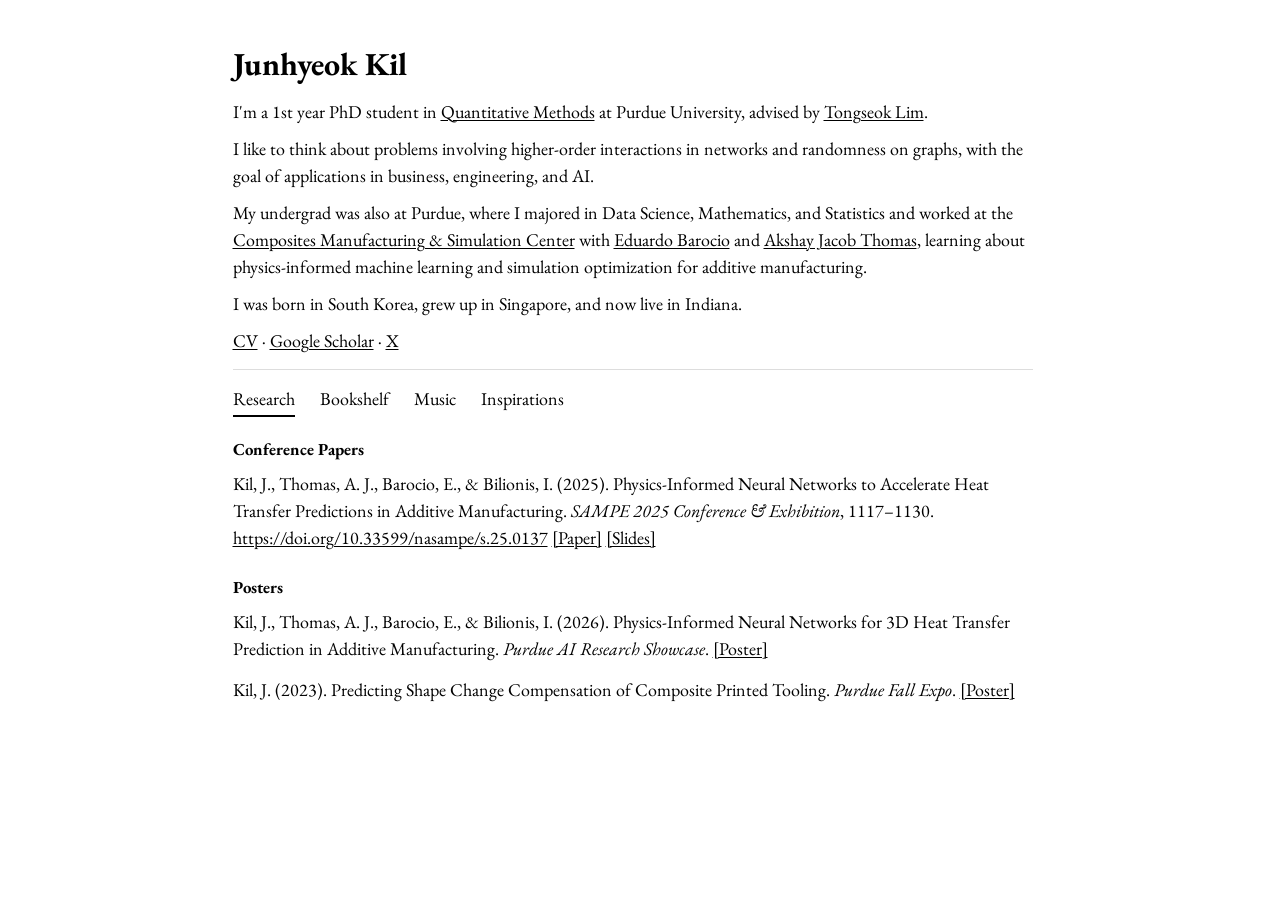
==== commit dbe27e06: "Personal homepage" ====
--- a/index.html
+++ b/index.html
@@ -148,7 +148,7 @@
   <p>I like to think about problems involving higher-order interactions in networks and randomness on graphs, with the goal of applications in business, engineering, and AI.</p>
   <p>My undergrad was also at Purdue, where I majored in Data Science, Mathematics, and Statistics and worked at the <a href="https://www.purdue.edu/cmsc/">Composites Manufacturing &amp; Simulation Center</a> with <a href="https://engineering.purdue.edu/ME/People/ptProfile?resource_id=120407">Eduardo Barocio</a> and <a href="https://scholar.google.com/citations?hl=en&amp;user=lWoiOrEAAAAJ&amp;view_op=list_works&amp;sortby=pubdate">Akshay Jacob Thomas</a>, learning about physics-informed machine learning and simulation optimization for additive manufacturing.</p>
   <p>I was born in South Korea, grew up in Singapore, and now live in Indiana.</p>
-  <p><a href="https://scholar.google.com/citations?user=K0sZiIoAAAAJ&amp;hl=en" target="_blank" rel="noopener">Google Scholar</a> &middot; <a href="https://x.com/junhyeokkil" target="_blank" rel="noopener">X</a></p>
+  <p><a href="JKIL_CV.pdf" target="_blank" rel="noopener">CV</a> &middot; <a href="https://scholar.google.com/citations?user=K0sZiIoAAAAJ&amp;hl=en" target="_blank" rel="noopener">Google Scholar</a> &middot; <a href="https://x.com/junhyeokkil" target="_blank" rel="noopener">X</a></p>
 </div>
 
 <div class="divider"></div>
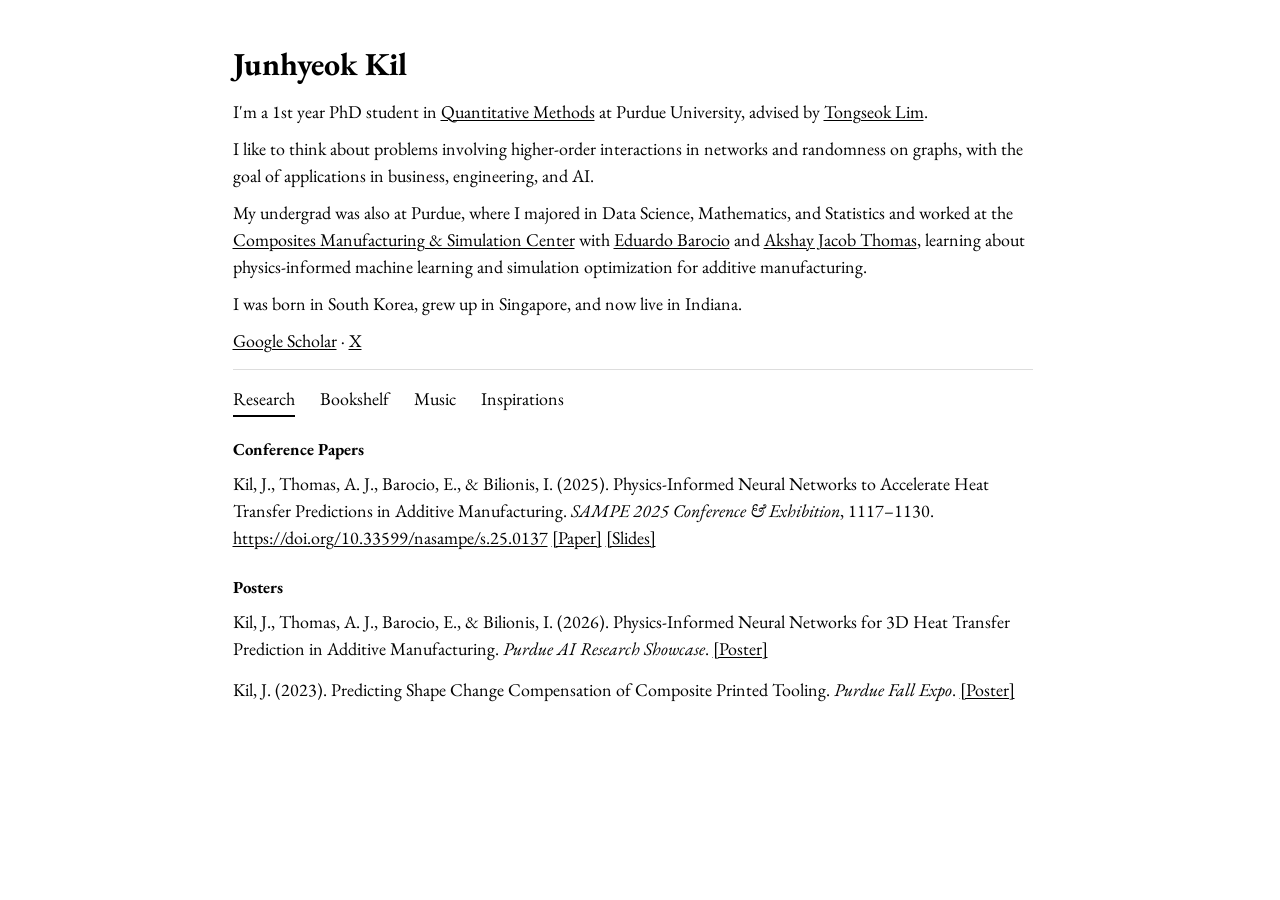
==== commit 0b89ddc5: "Personal homepage" ====
--- a/index.html
+++ b/index.html
@@ -130,6 +130,16 @@
       padding-left: 20px;
     }
 
+    /* a second link on the same row, quieter than the title */
+    .link-list .alt-lang {
+      font-size: 0.8rem;
+      color: #888;
+      text-decoration-thickness: 1px;
+    }
+
+    .link-list + h3 { margin-top: 26px; }
+    .link-list + p { margin-top: 22px; }
+
     /* bookshelf: authors sit where the other lists put their meta */
     #bookshelf .meta { white-space: normal; text-align: right; }
 
@@ -148,7 +158,7 @@
   <p>I like to think about problems involving higher-order interactions in networks and randomness on graphs, with the goal of applications in business, engineering, and AI.</p>
   <p>My undergrad was also at Purdue, where I majored in Data Science, Mathematics, and Statistics and worked at the <a href="https://www.purdue.edu/cmsc/">Composites Manufacturing &amp; Simulation Center</a> with <a href="https://engineering.purdue.edu/ME/People/ptProfile?resource_id=120407">Eduardo Barocio</a> and <a href="https://scholar.google.com/citations?hl=en&amp;user=lWoiOrEAAAAJ&amp;view_op=list_works&amp;sortby=pubdate">Akshay Jacob Thomas</a>, learning about physics-informed machine learning and simulation optimization for additive manufacturing.</p>
   <p>I was born in South Korea, grew up in Singapore, and now live in Indiana.</p>
-  <p><a href="JKIL_CV.pdf" target="_blank" rel="noopener">CV</a> &middot; <a href="https://scholar.google.com/citations?user=K0sZiIoAAAAJ&amp;hl=en" target="_blank" rel="noopener">Google Scholar</a> &middot; <a href="https://x.com/junhyeokkil" target="_blank" rel="noopener">X</a></p>
+  <p><a href="https://scholar.google.com/citations?user=K0sZiIoAAAAJ&amp;hl=en" target="_blank" rel="noopener">Google Scholar</a> &middot; <a href="https://x.com/junhyeokkil" target="_blank" rel="noopener">X</a></p>
 </div>
 
 <div class="divider"></div>
@@ -173,14 +183,22 @@
 
 </section>
 
+<section id="writings" hidden>
+  <ul class="link-list">
+    <li>
+      <a href="writings/faith.html">보편적 신앙 (A Universal Faith)</a>
+      <a class="alt-lang" href="writings/faith-zh.html">中文 (AI translation)</a>
+      <span class="meta">20 min read</span>
+    </li>
+  </ul>
+</section>
+
 <section id="bookshelf" hidden>
   <!-- To add a book: copy a list item, then swap the title and author. -->
-  <p>I don't consider myself an avid reader. In fact, it's rare to find books I read completely from beginning to end. The books here are among the few that I read more than 70 percent of, that I am able to retain some info from and still refer back to from time to time, and that I am able to talk to someone about the content of the book. Reading was most active in 2021&ndash;2022 when I was in the Korean army. It was an amazing time to open my eyes to maths and philosophy.</p>
-  <ul class="link-list">
-    <li>
-      <span>신곡 1: 지옥으로의 편력 (Inferno)</span>
-      <span class="meta">단테 알리기에리</span>
-    </li>
+  <p>I don't consider myself an avid reader. In fact, it's rare to find books I read completely from beginning to end. The books here are among the few that I read more than 70 percent of, that I am able to retain some info from and still refer back to from time to time, and that I am able to talk to someone about the content of the book. Reading was most active in 2021&ndash;2022 when I was in the Korean army.</p>
+
+  <h3>Read</h3>
+  <ul class="link-list">
     <li>
       <span>The Almanack of Naval Ravikant</span>
       <span class="meta">Eric Jorgenson</span>
@@ -225,16 +243,56 @@
       <span>Demian</span>
       <span class="meta">Hermann Hesse</span>
     </li>
-    <li>
-      <span>你只是看起来很努力</span>
-      <span class="meta">李尚龙</span>
+  </ul>
+
+  <h3>Currently reading</h3>
+  <ul class="link-list">
+    <li>
+      <span>Game Theory: A Very Short Introduction</span>
+      <span class="meta">Ken Binmore</span>
+    </li>
+  </ul>
+
+  <h3>Someday</h3>
+  <ul class="link-list">
+    <li>
+      <span>East of Eden</span>
+      <span class="meta">John Steinbeck</span>
+    </li>
+    <li>
+      <span>A Brief History of Intelligence</span>
+      <span class="meta">Max Bennett</span>
+    </li>
+    <li>
+      <span>The Brothers Karamazov</span>
+      <span class="meta">Fyodor Dostoevsky</span>
+    </li>
+    <li>
+      <span>Cloud Atlas</span>
+      <span class="meta">David Mitchell</span>
+    </li>
+    <li>
+      <span>Gödel, Escher, Bach</span>
+      <span class="meta">Douglas Hofstadter</span>
     </li>
   </ul>
 </section>
 
 <section id="music" hidden>
-  <p>I spend most of my listening time on classical, like Elgar's cello concerto, Saint-Saëns, and Chopin's études. I liked rock more in middle and high school, when I would try to play songs by Bon Jovi and Radiohead. These days I am increasingly listening to and discovering instrumentals and soundtracks. My all-time favourite soundtrack is <a href="https://www.youtube.com/watch?v=C2U-lL_qdTI" target="_blank" rel="noopener"><i>The Cloud Atlas Sextet</i></a>.</p>
+  <p>I spend most of my listening time on classical, like Elgar's cello concerto, Saint-Saëns, and Chopin's études. I liked rock more in middle and high school, when I would try to play songs like Bon Jovi, Coldplay and Radiohead. These days I am increasingly listening to and discovering instrumentals and soundtracks.</p>
   <p>Across genres, I keep being drawn to something unhurried, usually with a piano at its centre, that opens with grandness and builds until it feels much larger than where it began.</p>
+  <h3>All-time favourites</h3>
+  <ul class="link-list">
+    <li>
+      <a href="https://www.youtube.com/watch?v=C2U-lL_qdTI" target="_blank" rel="noopener">The Cloud Atlas Sextet</a>
+      <span class="meta">Tykwer, Klimek &amp; Heil</span>
+    </li>
+    <li>
+      <a href="https://www.youtube.com/watch?v=btqHrVYO3KI" target="_blank" rel="noopener">New Birth (胎動)</a>
+      <span class="meta">Hayato Sumino</span>
+    </li>
+  </ul>
+
   <p>I used to make some myself when I was more passionate. A few tracks are still on <a href="https://soundcloud.com/kilyjun" target="_blank" rel="noopener">SoundCloud</a>.</p>
 </section>
 
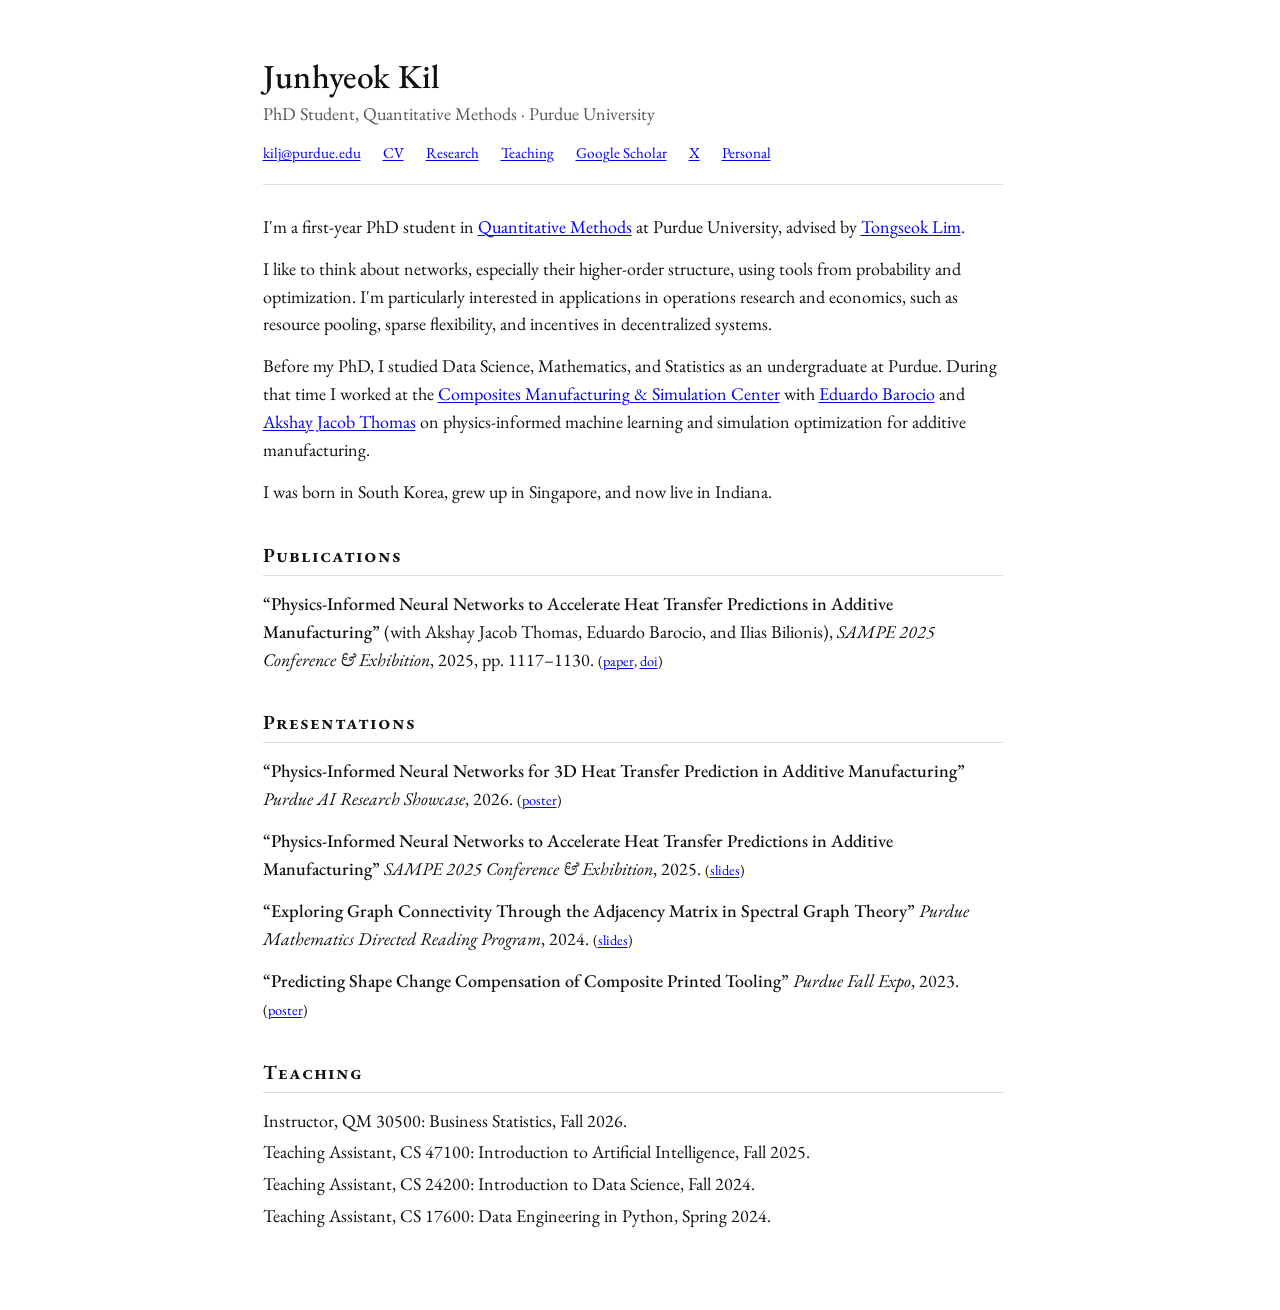
==== commit 37cda7c3: "Personal homepage Co-Authored-By: Claude Opus 5.5 <noreply@anthropic.com>" ====
--- a/index.html
+++ b/index.html
@@ -3,9 +3,10 @@
 <head>
   <meta charset="UTF-8">
   <meta name="viewport" content="width=device-width, initial-scale=1.0">
+  <meta name="description" content="Junhyeok Kil, PhD student in Quantitative Methods at Purdue University.">
   <link rel="preconnect" href="https://fonts.googleapis.com">
   <link rel="preconnect" href="https://fonts.gstatic.com" crossorigin>
-  <link href="https://fonts.googleapis.com/css2?family=EB+Garamond:ital,wght@0,400;0,600;1,400&family=Noto+Serif+SC:wght@400&family=Noto+Serif+KR:wght@400&display=swap" rel="stylesheet">
+  <link href="https://fonts.googleapis.com/css2?family=EB+Garamond:ital,wght@0,400;0,500;0,600;1,400&display=swap" rel="stylesheet">
   <title>Junhyeok Kil</title>
   <style>
     * { box-sizing: border-box; }
@@ -13,139 +14,90 @@
     html { scrollbar-gutter: stable; }
 
     body {
-      font-family: "EB Garamond", "Noto Serif SC", "Noto Serif KR", Georgia, serif;
+      font-family: "EB Garamond", Georgia, serif;
       width: 90%;
-      max-width: 800px;
-      margin: 40px auto;
+      max-width: 740px;
+      margin: 56px auto 80px;
       font-size: 18px;
-      line-height: 1.5;
-      color: #000;
+      line-height: 1.55;
+      color: #111;
       background: #fff;
     }
 
-    /* header */
-    #header {
-      margin-bottom: 10px;
-    }
-
-    #header h1 {
-      font-size: 2rem;
-      font-weight: bold;
-      margin: 0 0 10px;
-    }
-
-    #header h1 a { text-decoration: none; }
-
-    #header h1 a:hover { text-decoration: underline; }
-
-    #header p {
-      margin: 0 0 10px;
-    }
-
-    /* divider */
-    .divider {
-      border-top: 1px solid #ddd;
-      margin: 15px 0;
-    }
-
     a {
-      color: #000;
+      color: #0000ee;
       text-decoration: underline;
       text-decoration-thickness: 1px;
       text-underline-offset: 2px;
     }
     a:hover { text-decoration-thickness: 2px; }
 
-    /* tabs */
+    /* header */
+    #header {
+      border-bottom: 1px solid #ddd;
+      padding-bottom: 18px;
+      margin-bottom: 28px;
+    }
+
+    #header h1 {
+      font-size: 2.1rem;
+      font-weight: 500;
+      letter-spacing: 0.01em;
+      margin: 0;
+      line-height: 1.2;
+    }
+
+    #header h1 a { color: inherit; text-decoration: none; }
+
+    #header .role {
+      color: #555;
+      margin: 4px 0 14px;
+    }
+
     #nav {
       display: flex;
       flex-wrap: wrap;
-      gap: 10px 25px;
-      margin-bottom: 20px;
-    }
-
-    #nav button {
-      font: inherit;
-      color: #000;
-      background: none;
-      border: none;
-      border-bottom: 2px solid transparent;
-      padding: 0 0 3px;
-      cursor: pointer;
-    }
-
-    #nav button.active {
-      border-bottom: 2px solid #000;
+      gap: 6px 22px;
+      font-size: 0.95rem;
     }
 
     /* sections */
-    section { margin-bottom: 30px; }
+    section { margin-bottom: 34px; }
 
-    section[hidden] { display: none; }
-
-    section h3 {
-      font-size: 1.05rem;
-      font-weight: bold;
-      margin: 0 0 8px;
-    }
-
-    section p {
+    section h2 {
+      font-size: 1.25rem;
+      font-weight: 600;
+      font-variant: small-caps;
+      letter-spacing: 0.05em;
+      color: #111;
+      border-bottom: 1px solid #ddd;
+      padding-bottom: 4px;
       margin: 0 0 14px;
     }
 
-    section p + h3 {
-      margin-top: 24px;
-    }
+    section > p { margin: 0 0 14px; }
 
-    .link-list {
+    /* publication-style entries */
+    .entries {
       list-style: none;
       padding: 0;
       margin: 0;
-      counter-reset: item;
     }
 
-    .link-list li {
-      display: flex;
-      align-items: baseline;
-      gap: 12px;
-      padding: 5px 0;
-      counter-increment: item;
+    .entries li { margin-bottom: 14px; }
+
+    .entries.compact li { margin-bottom: 4px; }
+
+    .entries .title { font-weight: 500; }
+
+    .entries .links {
+      font-size: 0.9rem;
+      white-space: nowrap;
     }
 
-    /* numbers right-align on the period so the titles line up */
-    .link-list li::before {
-      content: counter(item) ".";
-      flex: 0 0 1.7em;
-      text-align: right;
-      color: #aaa;
-      font-size: 0.9rem;
-    }
-
-    .link-list .meta {
-      white-space: nowrap;
-      color: #777;
-      font-size: 0.9rem;
-      flex-shrink: 0;
-      margin-left: auto;
-      padding-left: 20px;
-    }
-
-    /* a second link on the same row, quieter than the title */
-    .link-list .alt-lang {
-      font-size: 0.8rem;
-      color: #888;
-      text-decoration-thickness: 1px;
-    }
-
-    .link-list + h3 { margin-top: 26px; }
-    .link-list + p { margin-top: 22px; }
-
-    /* bookshelf: authors sit where the other lists put their meta */
-    #bookshelf .meta { white-space: normal; text-align: right; }
-
     @media (max-width: 480px) {
-      body { margin: 20px auto; }
-      #header h1 { font-size: 1.6rem; }
+      body { margin: 28px auto 56px; }
+      #header h1 { font-size: 1.75rem; }
     }
   </style>
 </head>
@@ -154,209 +106,80 @@
 <!-- header -->
 <div id="header">
   <h1><a href="index.html">Junhyeok Kil</a></h1>
-  <p>I'm a 1st year PhD student in <a href="https://business.purdue.edu/phd/programs/quantitative-methods/home.php">Quantitative Methods</a> at Purdue University, advised by <a href="https://tlim0213.github.io/">Tongseok Lim</a>.</p>
-  <p>I like to think about problems involving higher-order interactions in networks and randomness on graphs, with the goal of applications in business, engineering, and AI.</p>
-  <p>My undergrad was also at Purdue, where I majored in Data Science, Mathematics, and Statistics and worked at the <a href="https://www.purdue.edu/cmsc/">Composites Manufacturing &amp; Simulation Center</a> with <a href="https://engineering.purdue.edu/ME/People/ptProfile?resource_id=120407">Eduardo Barocio</a> and <a href="https://scholar.google.com/citations?hl=en&amp;user=lWoiOrEAAAAJ&amp;view_op=list_works&amp;sortby=pubdate">Akshay Jacob Thomas</a>, learning about physics-informed machine learning and simulation optimization for additive manufacturing.</p>
-  <p>I was born in South Korea, grew up in Singapore, and now live in Indiana.</p>
-  <p><a href="https://scholar.google.com/citations?user=K0sZiIoAAAAJ&amp;hl=en" target="_blank" rel="noopener">Google Scholar</a> &middot; <a href="https://x.com/junhyeokkil" target="_blank" rel="noopener">X</a></p>
+  <p class="role">PhD Student, Quantitative Methods &middot; Purdue University</p>
+  <div id="nav">
+    <!-- address is assembled by the script below so scrapers don't find it in the source -->
+    <a id="email" data-user="kilj" data-domain="purdue.edu">kilj [at] purdue [dot] edu</a>
+    <a href="CV.pdf" target="_blank" rel="noopener">CV</a>
+    <a href="#research">Research</a>
+    <a href="#teaching">Teaching</a>
+    <a href="https://scholar.google.com/citations?user=K0sZiIoAAAAJ&amp;hl=en" target="_blank" rel="noopener">Google Scholar</a>
+    <a href="https://x.com/junhyeokkil" target="_blank" rel="noopener">X</a>
+    <a href="personal.html">Personal</a>
+  </div>
 </div>
 
-<div class="divider"></div>
-
-<!-- tabs -->
-<div id="nav">
-  <button type="button" data-tab="research" class="active">Research</button>
-  <button type="button" data-tab="bookshelf">Bookshelf</button>
-  <button type="button" data-tab="music">Music</button>
-  <button type="button" data-tab="quotes">Inspirations</button>
-</div>
+<section id="about">
+  <p>I'm a first-year PhD student in <a href="https://business.purdue.edu/phd/programs/quantitative-methods/home.php">Quantitative Methods</a> at Purdue University, advised by <a href="https://tlim0213.github.io/">Tongseok Lim</a>.</p>
+  <p>I like to think about networks, especially their higher-order structure, using tools from probability and optimization. I'm particularly interested in applications in operations research and economics, such as resource pooling, sparse flexibility, and incentives in decentralized systems.</p>
+  <p>Before my PhD, I studied Data Science, Mathematics, and Statistics as an undergraduate at Purdue. During that time I worked at the <a href="https://www.purdue.edu/cmsc/">Composites Manufacturing &amp; Simulation Center</a> with <a href="https://engineering.purdue.edu/ME/People/ptProfile?resource_id=120407">Eduardo Barocio</a> and <a href="https://scholar.google.com/citations?hl=en&amp;user=lWoiOrEAAAAJ&amp;view_op=list_works&amp;sortby=pubdate">Akshay Jacob Thomas</a> on physics-informed machine learning and simulation optimization for additive manufacturing.</p>
+  <p>I was born in South Korea, grew up in Singapore, and now live in Indiana.</p>
+</section>
 
 <section id="research">
-
-  <h3>Conference Papers</h3>
-  <p>Kil, J., Thomas, A. J., Barocio, E., &amp; Bilionis, I. (2025). Physics-Informed Neural Networks to Accelerate Heat Transfer Predictions in Additive Manufacturing. <i>SAMPE 2025 Conference &amp; Exhibition</i>, 1117&ndash;1130. <a href="https://doi.org/10.33599/nasampe/s.25.0137" target="_blank" rel="noopener">https://doi.org/10.33599/nasampe/s.25.0137</a> <a href="research/papers/pinns-heat-transfer-sampe-2025.pdf" target="_blank" rel="noopener">[Paper]</a> <a href="research/slides/pinns-heat-transfer-slides.pdf" target="_blank" rel="noopener">[Slides]</a></p>
-
-  <h3>Posters</h3>
-  <p>Kil, J., Thomas, A. J., Barocio, E., &amp; Bilionis, I. (2026). Physics-Informed Neural Networks for 3D Heat Transfer Prediction in Additive Manufacturing. <i>Purdue AI Research Showcase</i>. <a href="research/posters/pinns-heat-transfer-poster.pdf" target="_blank" rel="noopener">[Poster]</a></p>
-  <!-- TODO: confirm co-authors for the entry below -->
-  <p>Kil, J. (2023). Predicting Shape Change Compensation of Composite Printed Tooling. <i>Purdue Fall Expo</i>. <a href="research/posters/shape-change-compensation-poster.pdf" target="_blank" rel="noopener">[Poster]</a></p>
-
-</section>
-
-<section id="writings" hidden>
-  <ul class="link-list">
+  <h2>Publications</h2>
+  <ul class="entries">
     <li>
-      <a href="writings/faith.html">보편적 신앙 (A Universal Faith)</a>
-      <a class="alt-lang" href="writings/faith-zh.html">中文 (AI translation)</a>
-      <span class="meta">20 min read</span>
+      <span class="title">&ldquo;Physics-Informed Neural Networks to Accelerate Heat Transfer Predictions in Additive Manufacturing&rdquo;</span>
+      (with Akshay Jacob Thomas, Eduardo Barocio, and Ilias Bilionis),
+      <i>SAMPE 2025 Conference &amp; Exhibition</i>, 2025, pp. 1117&ndash;1130.
+      <span class="links">(<a href="research/papers/pinns-heat-transfer-sampe-2025.pdf" target="_blank" rel="noopener">paper</a>, <a href="https://doi.org/10.33599/nasampe/s.25.0137" target="_blank" rel="noopener">doi</a>)</span>
     </li>
   </ul>
 </section>
 
-<section id="bookshelf" hidden>
-  <!-- To add a book: copy a list item, then swap the title and author. -->
-  <p>I don't consider myself an avid reader. In fact, it's rare to find books I read completely from beginning to end. The books here are among the few that I read more than 70 percent of, that I am able to retain some info from and still refer back to from time to time, and that I am able to talk to someone about the content of the book. Reading was most active in 2021&ndash;2022 when I was in the Korean army.</p>
-
-  <h3>Read</h3>
-  <ul class="link-list">
+<section id="presentations">
+  <h2>Presentations</h2>
+  <ul class="entries">
     <li>
-      <span>The Almanack of Naval Ravikant</span>
-      <span class="meta">Eric Jorgenson</span>
+      <span class="title">&ldquo;Physics-Informed Neural Networks for 3D Heat Transfer Prediction in Additive Manufacturing&rdquo;</span>
+      <i>Purdue AI Research Showcase</i>, 2026.
+      <span class="links">(<a href="research/posters/pinns-heat-transfer-poster.pdf" target="_blank" rel="noopener">poster</a>)</span>
     </li>
     <li>
-      <span>Surely You're Joking, Mr. Feynman!</span>
-      <span class="meta">Richard Feynman</span>
+      <span class="title">&ldquo;Physics-Informed Neural Networks to Accelerate Heat Transfer Predictions in Additive Manufacturing&rdquo;</span>
+      <i>SAMPE 2025 Conference &amp; Exhibition</i>, 2025.
+      <span class="links">(<a href="research/slides/pinns-heat-transfer-slides.pdf" target="_blank" rel="noopener">slides</a>)</span>
     </li>
     <li>
-      <span>Love and Math</span>
-      <span class="meta">Edward Frenkel</span>
+      <span class="title">&ldquo;Exploring Graph Connectivity Through the Adjacency Matrix in Spectral Graph Theory&rdquo;</span>
+      <i>Purdue Mathematics Directed Reading Program</i>, 2024.
+      <span class="links">(<a href="research/slides/spectral-graph-theory-drp-slides.pdf" target="_blank" rel="noopener">slides</a>)</span>
     </li>
+    <!-- TODO: confirm co-authors for the entry below -->
     <li>
-      <span>活着 (To Live)</span>
-      <span class="meta">余华</span>
-    </li>
-    <li>
-      <span>Let My People Go Surfing</span>
-      <span class="meta">Yvon Chouinard</span>
-    </li>
-    <li>
-      <span>The Socrates Express</span>
-      <span class="meta">Eric Weiner</span>
-    </li>
-    <li>
-      <span>The Black Swan</span>
-      <span class="meta">Nassim Nicholas Taleb</span>
-    </li>
-    <li>
-      <span>A Gentleman in Moscow</span>
-      <span class="meta">Amor Towles</span>
-    </li>
-    <li>
-      <span>Physics and Philosophy</span>
-      <span class="meta">Werner Heisenberg</span>
-    </li>
-    <li>
-      <span>A Voyage to Arcturus</span>
-      <span class="meta">David Lindsay</span>
-    </li>
-    <li>
-      <span>Demian</span>
-      <span class="meta">Hermann Hesse</span>
-    </li>
-  </ul>
-
-  <h3>Currently reading</h3>
-  <ul class="link-list">
-    <li>
-      <span>Game Theory: A Very Short Introduction</span>
-      <span class="meta">Ken Binmore</span>
-    </li>
-  </ul>
-
-  <h3>Someday</h3>
-  <ul class="link-list">
-    <li>
-      <span>East of Eden</span>
-      <span class="meta">John Steinbeck</span>
-    </li>
-    <li>
-      <span>A Brief History of Intelligence</span>
-      <span class="meta">Max Bennett</span>
-    </li>
-    <li>
-      <span>The Brothers Karamazov</span>
-      <span class="meta">Fyodor Dostoevsky</span>
-    </li>
-    <li>
-      <span>Cloud Atlas</span>
-      <span class="meta">David Mitchell</span>
-    </li>
-    <li>
-      <span>Gödel, Escher, Bach</span>
-      <span class="meta">Douglas Hofstadter</span>
+      <span class="title">&ldquo;Predicting Shape Change Compensation of Composite Printed Tooling&rdquo;</span>
+      <i>Purdue Fall Expo</i>, 2023.
+      <span class="links">(<a href="research/posters/shape-change-compensation-poster.pdf" target="_blank" rel="noopener">poster</a>)</span>
     </li>
   </ul>
 </section>
 
-<section id="music" hidden>
-  <p>I spend most of my listening time on classical, like Elgar's cello concerto, Saint-Saëns, and Chopin's études. I liked rock more in middle and high school, when I would try to play songs like Bon Jovi, Coldplay and Radiohead. These days I am increasingly listening to and discovering instrumentals and soundtracks.</p>
-  <p>Across genres, I keep being drawn to something unhurried, usually with a piano at its centre, that opens with grandness and builds until it feels much larger than where it began.</p>
-  <h3>All-time favourites</h3>
-  <ul class="link-list">
-    <li>
-      <a href="https://www.youtube.com/watch?v=C2U-lL_qdTI" target="_blank" rel="noopener">The Cloud Atlas Sextet</a>
-      <span class="meta">Tykwer, Klimek &amp; Heil</span>
-    </li>
-    <li>
-      <a href="https://www.youtube.com/watch?v=btqHrVYO3KI" target="_blank" rel="noopener">New Birth (胎動)</a>
-      <span class="meta">Hayato Sumino</span>
-    </li>
-  </ul>
-
-  <p>I used to make some myself when I was more passionate. A few tracks are still on <a href="https://soundcloud.com/kilyjun" target="_blank" rel="noopener">SoundCloud</a>.</p>
-</section>
-
-<section id="quotes" hidden>
-  <p>This is a collection of pieces that I love, that I share with people around me, and that shaped me.</p>
-  <ul class="link-list">
-    <li>
-      <a href="quotes/jack-london-credo.html">Jack London's Credo</a>
-      <span class="meta">1 min read</span>
-    </li>
-    <li>
-      <a href="quotes/bertrand-russell-art-of-living.html">Bertrand Russell on What Makes a Happy Life</a>
-      <span class="meta">1 min read</span>
-    </li>
-    <li>
-      <a href="quotes/the-pilgrims.html">The Golden Road to Samarkand</a>
-      <span class="meta">1 min read</span>
-    </li>
-    <li>
-      <a href="quotes/a-prayer.html">The Daily Prayer</a>
-      <span class="meta">1 min read</span>
-    </li>
-    <li>
-      <a href="quotes/shakespeare-sonnet-29.html">Shakespeare's Sonnet 29</a>
-      <span class="meta">1 min read</span>
-    </li>
-    <li>
-      <a href="https://slimemoldtimemold.com/2022/02/10/the-scientific-virtues/" target="_blank" rel="noopener">The Scientific Virtues</a>
-      <span class="meta">60 min read</span>
-    </li>
+<section id="teaching">
+  <h2>Teaching</h2>
+  <ul class="entries compact">
+    <li>Instructor, QM 30500: Business Statistics, Fall 2026.</li>
+    <li>Teaching Assistant, CS 47100: Introduction to Artificial Intelligence, Fall 2025.</li>
+    <li>Teaching Assistant, CS 24200: Introduction to Data Science, Fall 2024.</li>
+    <li>Teaching Assistant, CS 17600: Data Engineering in Python, Spring 2024.</li>
   </ul>
 </section>
 
 <script>
-  const tabs = document.querySelectorAll("#nav button");
-
-  function showTab(name) {
-    tabs.forEach(t => {
-      const on = t.dataset.tab === name;
-      t.classList.toggle("active", on);
-      document.getElementById(t.dataset.tab).hidden = !on;
-    });
-  }
-
-  tabs.forEach(tab => {
-    tab.addEventListener("click", () => {
-      showTab(tab.dataset.tab);
-      // keep the open tab in the URL so returning here restores it
-      history.replaceState(null, "", "#" + tab.dataset.tab);
-    });
-  });
-
-  // open the tab named in the hash (e.g. index.html#quotes)
-  function openTabFromHash() {
-    const fromHash = location.hash.slice(1);
-    if (fromHash && document.querySelector('#nav button[data-tab="' + fromHash + '"]')) {
-      showTab(fromHash);
-    }
-  }
-  openTabFromHash();
-  // in-page links like <a href="#bookshelf"> should also switch tabs
-  window.addEventListener("hashchange", openTabFromHash);
-
-
+  const email = document.getElementById("email");
+  const address = email.dataset.user + "@" + email.dataset.domain;
+  email.href = "mailto:" + address;
+  email.textContent = address;
 </script>
 
 </body>
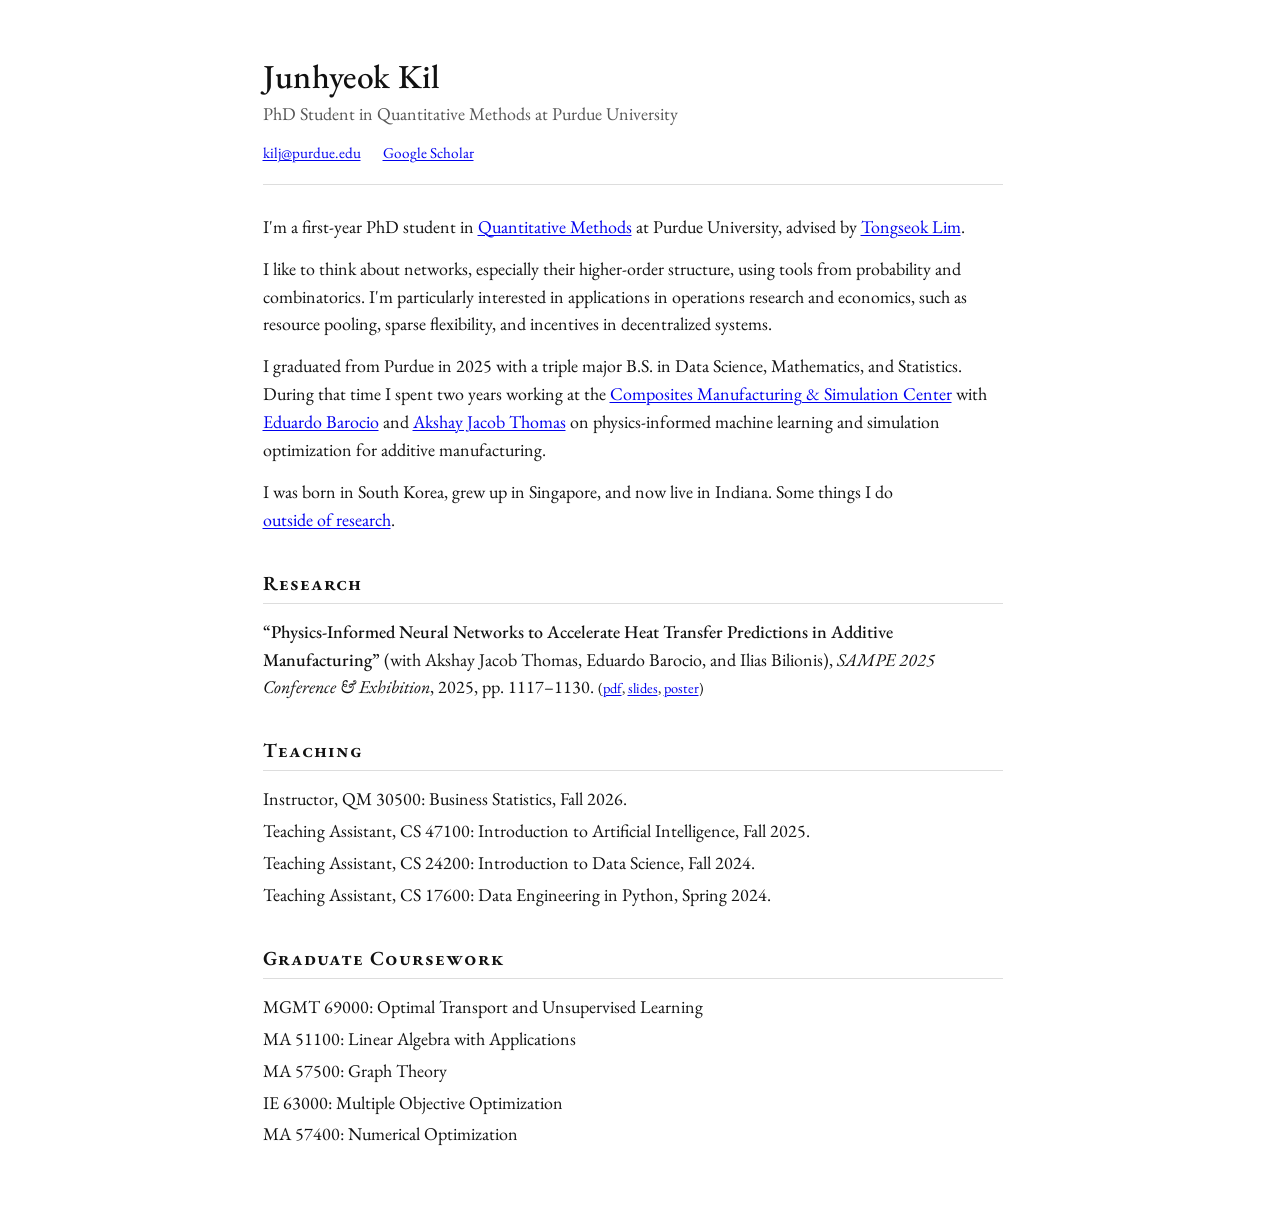
==== commit f1d8eeaf: "Personal homepage Co-Authored-By: Claude Opus 5.5 <noreply@anthropic.com>" ====
--- a/index.html
+++ b/index.html
@@ -75,7 +75,11 @@
       margin: 0 0 14px;
     }
 
-    section > p { margin: 0 0 14px; }
+    section > p {
+      margin: 0 0 14px;
+      /* avoid a lone word on the last line */
+      text-wrap: pretty;
+    }
 
     /* publication-style entries */
     .entries {
@@ -106,61 +110,29 @@
 <!-- header -->
 <div id="header">
   <h1><a href="index.html">Junhyeok Kil</a></h1>
-  <p class="role">PhD Student, Quantitative Methods &middot; Purdue University</p>
+  <p class="role">PhD Student in Quantitative Methods at Purdue University</p>
   <div id="nav">
     <!-- address is assembled by the script below so scrapers don't find it in the source -->
     <a id="email" data-user="kilj" data-domain="purdue.edu">kilj [at] purdue [dot] edu</a>
-    <a href="CV.pdf" target="_blank" rel="noopener">CV</a>
-    <a href="#research">Research</a>
-    <a href="#teaching">Teaching</a>
     <a href="https://scholar.google.com/citations?user=K0sZiIoAAAAJ&amp;hl=en" target="_blank" rel="noopener">Google Scholar</a>
-    <a href="https://x.com/junhyeokkil" target="_blank" rel="noopener">X</a>
-    <a href="personal.html">Personal</a>
   </div>
 </div>
 
 <section id="about">
   <p>I'm a first-year PhD student in <a href="https://business.purdue.edu/phd/programs/quantitative-methods/home.php">Quantitative Methods</a> at Purdue University, advised by <a href="https://tlim0213.github.io/">Tongseok Lim</a>.</p>
-  <p>I like to think about networks, especially their higher-order structure, using tools from probability and optimization. I'm particularly interested in applications in operations research and economics, such as resource pooling, sparse flexibility, and incentives in decentralized systems.</p>
-  <p>Before my PhD, I studied Data Science, Mathematics, and Statistics as an undergraduate at Purdue. During that time I worked at the <a href="https://www.purdue.edu/cmsc/">Composites Manufacturing &amp; Simulation Center</a> with <a href="https://engineering.purdue.edu/ME/People/ptProfile?resource_id=120407">Eduardo Barocio</a> and <a href="https://scholar.google.com/citations?hl=en&amp;user=lWoiOrEAAAAJ&amp;view_op=list_works&amp;sortby=pubdate">Akshay Jacob Thomas</a> on physics-informed machine learning and simulation optimization for additive manufacturing.</p>
-  <p>I was born in South Korea, grew up in Singapore, and now live in Indiana.</p>
+  <p>I like to think about networks, especially their higher-order structure, using tools from probability and combinatorics. I'm particularly interested in applications in operations research and economics, such as resource pooling, sparse flexibility, and incentives in decentralized systems.</p>
+  <p>I graduated from Purdue in 2025 with a triple major B.S. in Data Science, Mathematics, and Statistics. During that time I spent two years working at the <a href="https://www.purdue.edu/cmsc/">Composites Manufacturing &amp; Simulation Center</a> with <a href="https://engineering.purdue.edu/ME/People/ptProfile?resource_id=120407">Eduardo Barocio</a> and <a href="https://scholar.google.com/citations?hl=en&amp;user=lWoiOrEAAAAJ&amp;view_op=list_works&amp;sortby=pubdate">Akshay Jacob Thomas</a> on physics-informed machine learning and simulation optimization for additive manufacturing.</p>
+  <p>I was born in South Korea, grew up in Singapore, and now live in Indiana. Some things I do <a href="personal.html">outside of&nbsp;research</a>.</p>
 </section>
 
 <section id="research">
-  <h2>Publications</h2>
+  <h2>Research</h2>
   <ul class="entries">
     <li>
       <span class="title">&ldquo;Physics-Informed Neural Networks to Accelerate Heat Transfer Predictions in Additive Manufacturing&rdquo;</span>
       (with Akshay Jacob Thomas, Eduardo Barocio, and Ilias Bilionis),
       <i>SAMPE 2025 Conference &amp; Exhibition</i>, 2025, pp. 1117&ndash;1130.
-      <span class="links">(<a href="research/papers/pinns-heat-transfer-sampe-2025.pdf" target="_blank" rel="noopener">paper</a>, <a href="https://doi.org/10.33599/nasampe/s.25.0137" target="_blank" rel="noopener">doi</a>)</span>
-    </li>
-  </ul>
-</section>
-
-<section id="presentations">
-  <h2>Presentations</h2>
-  <ul class="entries">
-    <li>
-      <span class="title">&ldquo;Physics-Informed Neural Networks for 3D Heat Transfer Prediction in Additive Manufacturing&rdquo;</span>
-      <i>Purdue AI Research Showcase</i>, 2026.
-      <span class="links">(<a href="research/posters/pinns-heat-transfer-poster.pdf" target="_blank" rel="noopener">poster</a>)</span>
-    </li>
-    <li>
-      <span class="title">&ldquo;Physics-Informed Neural Networks to Accelerate Heat Transfer Predictions in Additive Manufacturing&rdquo;</span>
-      <i>SAMPE 2025 Conference &amp; Exhibition</i>, 2025.
-      <span class="links">(<a href="research/slides/pinns-heat-transfer-slides.pdf" target="_blank" rel="noopener">slides</a>)</span>
-    </li>
-    <li>
-      <span class="title">&ldquo;Exploring Graph Connectivity Through the Adjacency Matrix in Spectral Graph Theory&rdquo;</span>
-      <i>Purdue Mathematics Directed Reading Program</i>, 2024.
-      <span class="links">(<a href="research/slides/spectral-graph-theory-drp-slides.pdf" target="_blank" rel="noopener">slides</a>)</span>
-    </li>
-    <!-- TODO: confirm co-authors for the entry below -->
-    <li>
-      <span class="title">&ldquo;Predicting Shape Change Compensation of Composite Printed Tooling&rdquo;</span>
-      <i>Purdue Fall Expo</i>, 2023.
-      <span class="links">(<a href="research/posters/shape-change-compensation-poster.pdf" target="_blank" rel="noopener">poster</a>)</span>
+      <span class="links">(<a href="research/papers/pinns-heat-transfer-sampe-2025.pdf" target="_blank" rel="noopener">pdf</a>, <a href="research/slides/pinns-heat-transfer-slides.pdf" target="_blank" rel="noopener">slides</a>, <a href="research/posters/pinns-heat-transfer-poster.pdf" target="_blank" rel="noopener">poster</a>)</span>
     </li>
   </ul>
 </section>
@@ -175,6 +147,17 @@
   </ul>
 </section>
 
+<section id="coursework">
+  <h2>Graduate Coursework</h2>
+  <ul class="entries compact">
+    <li>MGMT 69000: Optimal Transport and Unsupervised Learning</li>
+    <li>MA 51100: Linear Algebra with Applications</li>
+    <li>MA 57500: Graph Theory</li>
+    <li>IE 63000: Multiple Objective Optimization</li>
+    <li>MA 57400: Numerical Optimization</li>
+  </ul>
+</section>
+
 <script>
   const email = document.getElementById("email");
   const address = email.dataset.user + "@" + email.dataset.domain;
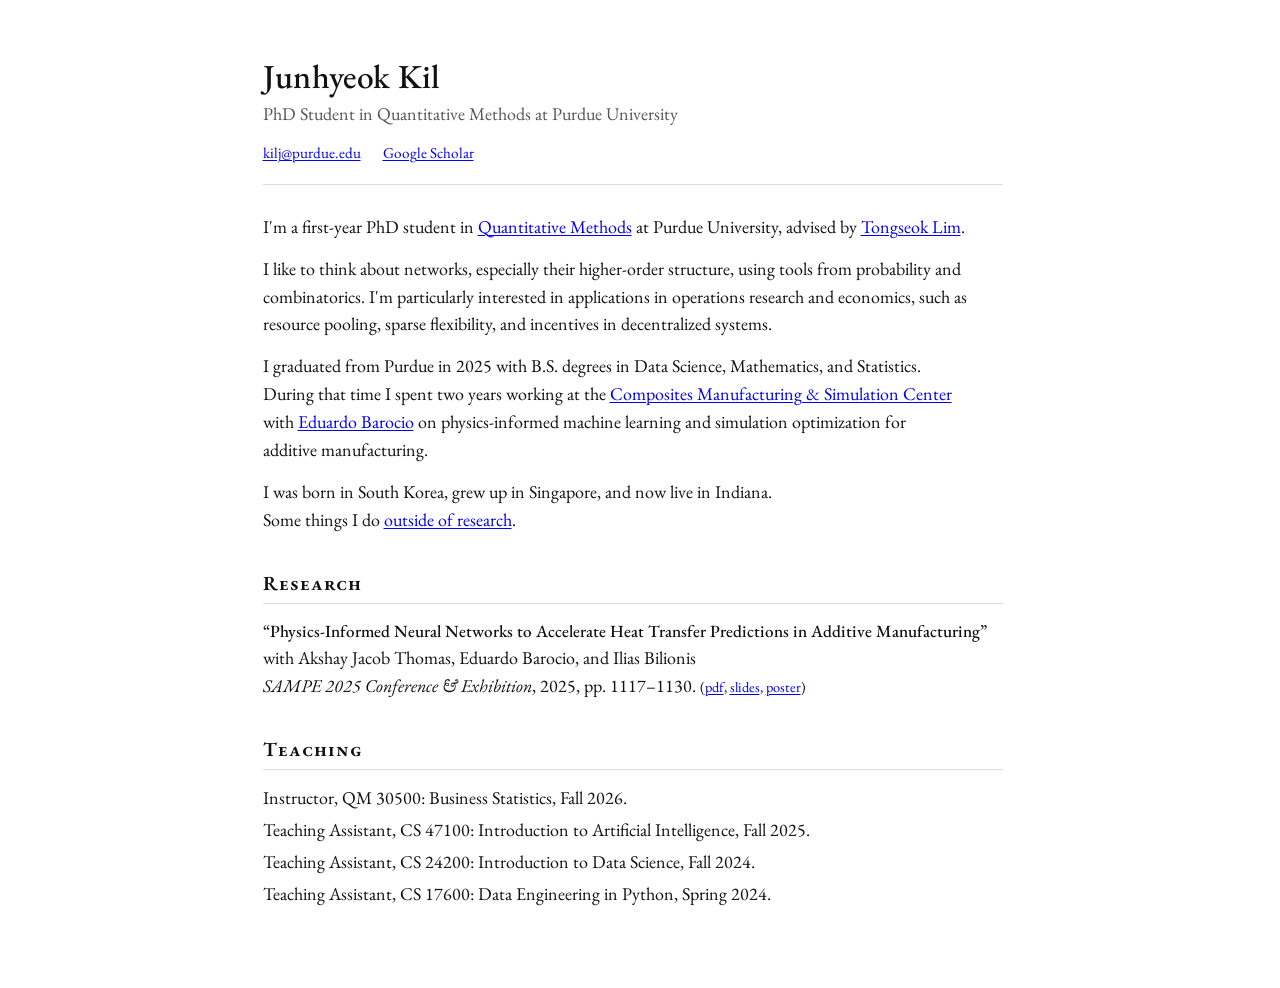
==== commit a1505e50: "Personal homepage Co-Authored-By: Claude Opus 5.5 <noreply@anthropic.com>" ====
--- a/index.html
+++ b/index.html
@@ -94,6 +94,14 @@
 
     .entries .title { font-weight: 500; }
 
+    /* paper entries: title, authors, venue each on their own line */
+    .entries .title,
+    .entries .authors,
+    .entries .venue { display: block; }
+
+    /* slightly smaller so the paper title fits on one line at full width */
+    #research .title { font-size: 0.95em; }
+
     .entries .links {
       font-size: 0.9rem;
       white-space: nowrap;
@@ -121,8 +129,8 @@
 <section id="about">
   <p>I'm a first-year PhD student in <a href="https://business.purdue.edu/phd/programs/quantitative-methods/home.php">Quantitative Methods</a> at Purdue University, advised by <a href="https://tlim0213.github.io/">Tongseok Lim</a>.</p>
   <p>I like to think about networks, especially their higher-order structure, using tools from probability and combinatorics. I'm particularly interested in applications in operations research and economics, such as resource pooling, sparse flexibility, and incentives in decentralized systems.</p>
-  <p>I graduated from Purdue in 2025 with a triple major B.S. in Data Science, Mathematics, and Statistics. During that time I spent two years working at the <a href="https://www.purdue.edu/cmsc/">Composites Manufacturing &amp; Simulation Center</a> with <a href="https://engineering.purdue.edu/ME/People/ptProfile?resource_id=120407">Eduardo Barocio</a> and <a href="https://scholar.google.com/citations?hl=en&amp;user=lWoiOrEAAAAJ&amp;view_op=list_works&amp;sortby=pubdate">Akshay Jacob Thomas</a> on physics-informed machine learning and simulation optimization for additive manufacturing.</p>
-  <p>I was born in South Korea, grew up in Singapore, and now live in Indiana. Some things I do <a href="personal.html">outside of&nbsp;research</a>.</p>
+  <p>I graduated from Purdue in 2025 with B.S. degrees in Data Science, Mathematics, and Statistics. During that time I spent two years working at the <a href="https://www.purdue.edu/cmsc/">Composites Manufacturing &amp; Simulation Center</a> with <a href="https://engineering.purdue.edu/ME/People/ptProfile?resource_id=120407">Eduardo&nbsp;Barocio</a> on physics-informed machine learning and simulation optimization for additive manufacturing.</p>
+  <p>I was born in South Korea, grew up in Singapore, and now live in Indiana. Some&nbsp;things&nbsp;I&nbsp;do <a href="personal.html">outside&nbsp;of&nbsp;research</a>.</p>
 </section>
 
 <section id="research">
@@ -130,9 +138,9 @@
   <ul class="entries">
     <li>
       <span class="title">&ldquo;Physics-Informed Neural Networks to Accelerate Heat Transfer Predictions in Additive Manufacturing&rdquo;</span>
-      (with Akshay Jacob Thomas, Eduardo Barocio, and Ilias Bilionis),
-      <i>SAMPE 2025 Conference &amp; Exhibition</i>, 2025, pp. 1117&ndash;1130.
-      <span class="links">(<a href="research/papers/pinns-heat-transfer-sampe-2025.pdf" target="_blank" rel="noopener">pdf</a>, <a href="research/slides/pinns-heat-transfer-slides.pdf" target="_blank" rel="noopener">slides</a>, <a href="research/posters/pinns-heat-transfer-poster.pdf" target="_blank" rel="noopener">poster</a>)</span>
+      <span class="authors">with Akshay Jacob Thomas, Eduardo Barocio, and Ilias Bilionis</span>
+      <span class="venue"><i>SAMPE 2025 Conference &amp; Exhibition</i>, 2025, pp. 1117&ndash;1130.
+      <span class="links">(<a href="research/papers/pinns-heat-transfer-sampe-2025.pdf" target="_blank" rel="noopener">pdf</a>, <a href="research/slides/pinns-heat-transfer-slides.pdf" target="_blank" rel="noopener">slides</a>, <a href="research/posters/pinns-heat-transfer-poster.pdf" target="_blank" rel="noopener">poster</a>)</span></span>
     </li>
   </ul>
 </section>
@@ -147,17 +155,6 @@
   </ul>
 </section>
 
-<section id="coursework">
-  <h2>Graduate Coursework</h2>
-  <ul class="entries compact">
-    <li>MGMT 69000: Optimal Transport and Unsupervised Learning</li>
-    <li>MA 51100: Linear Algebra with Applications</li>
-    <li>MA 57500: Graph Theory</li>
-    <li>IE 63000: Multiple Objective Optimization</li>
-    <li>MA 57400: Numerical Optimization</li>
-  </ul>
-</section>
-
 <script>
   const email = document.getElementById("email");
   const address = email.dataset.user + "@" + email.dataset.domain;
